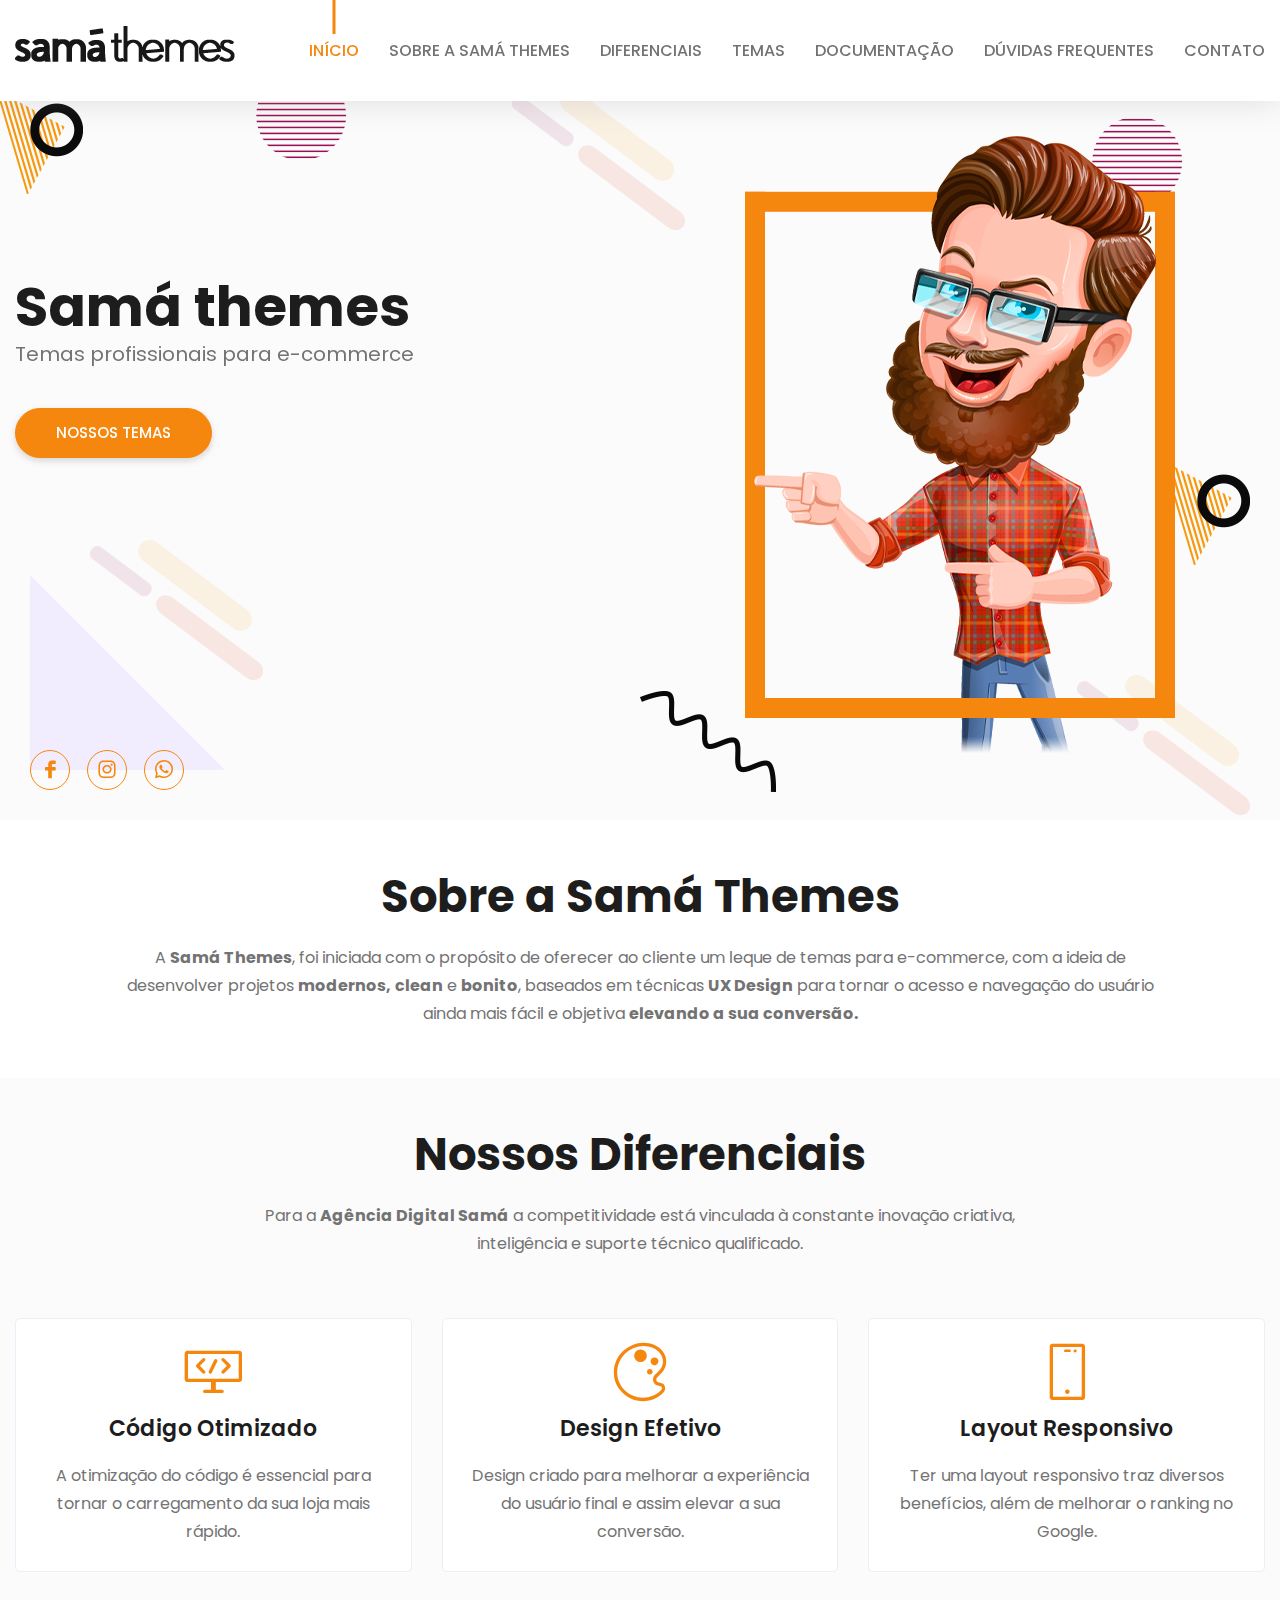
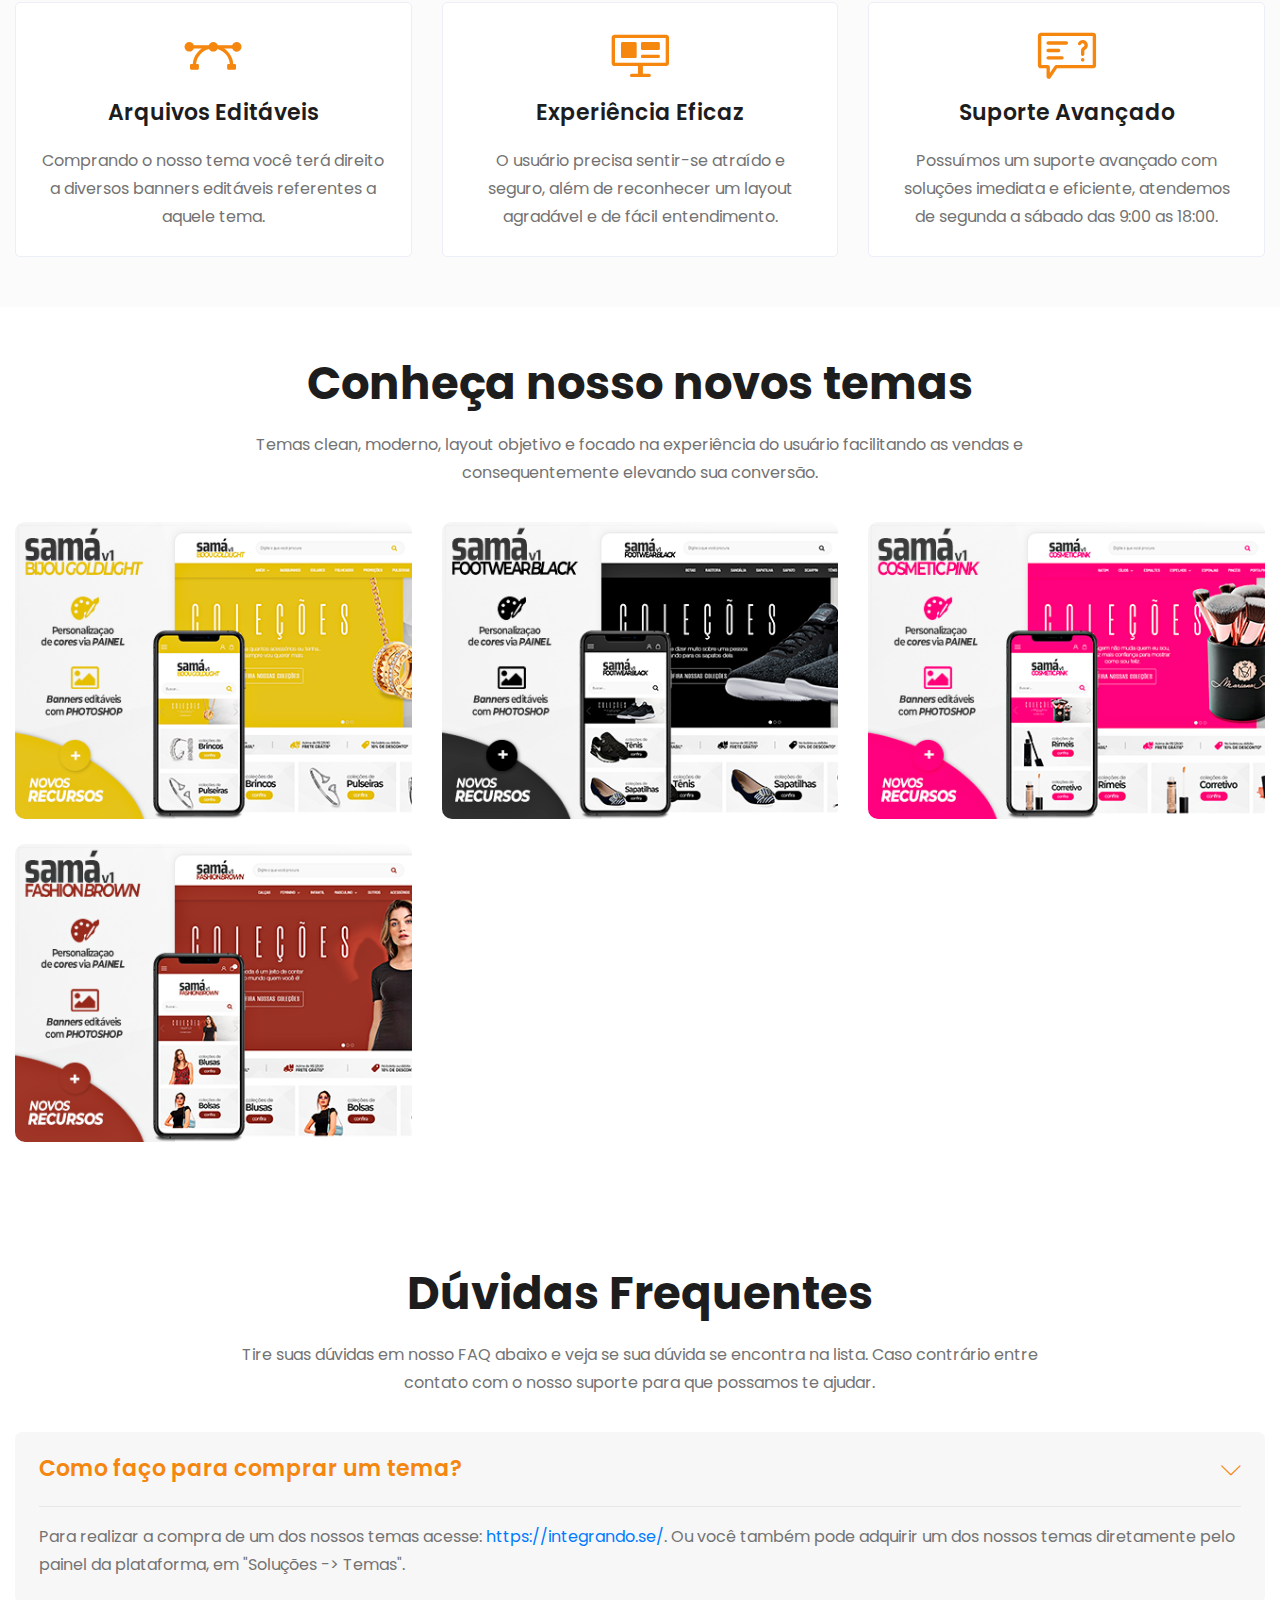
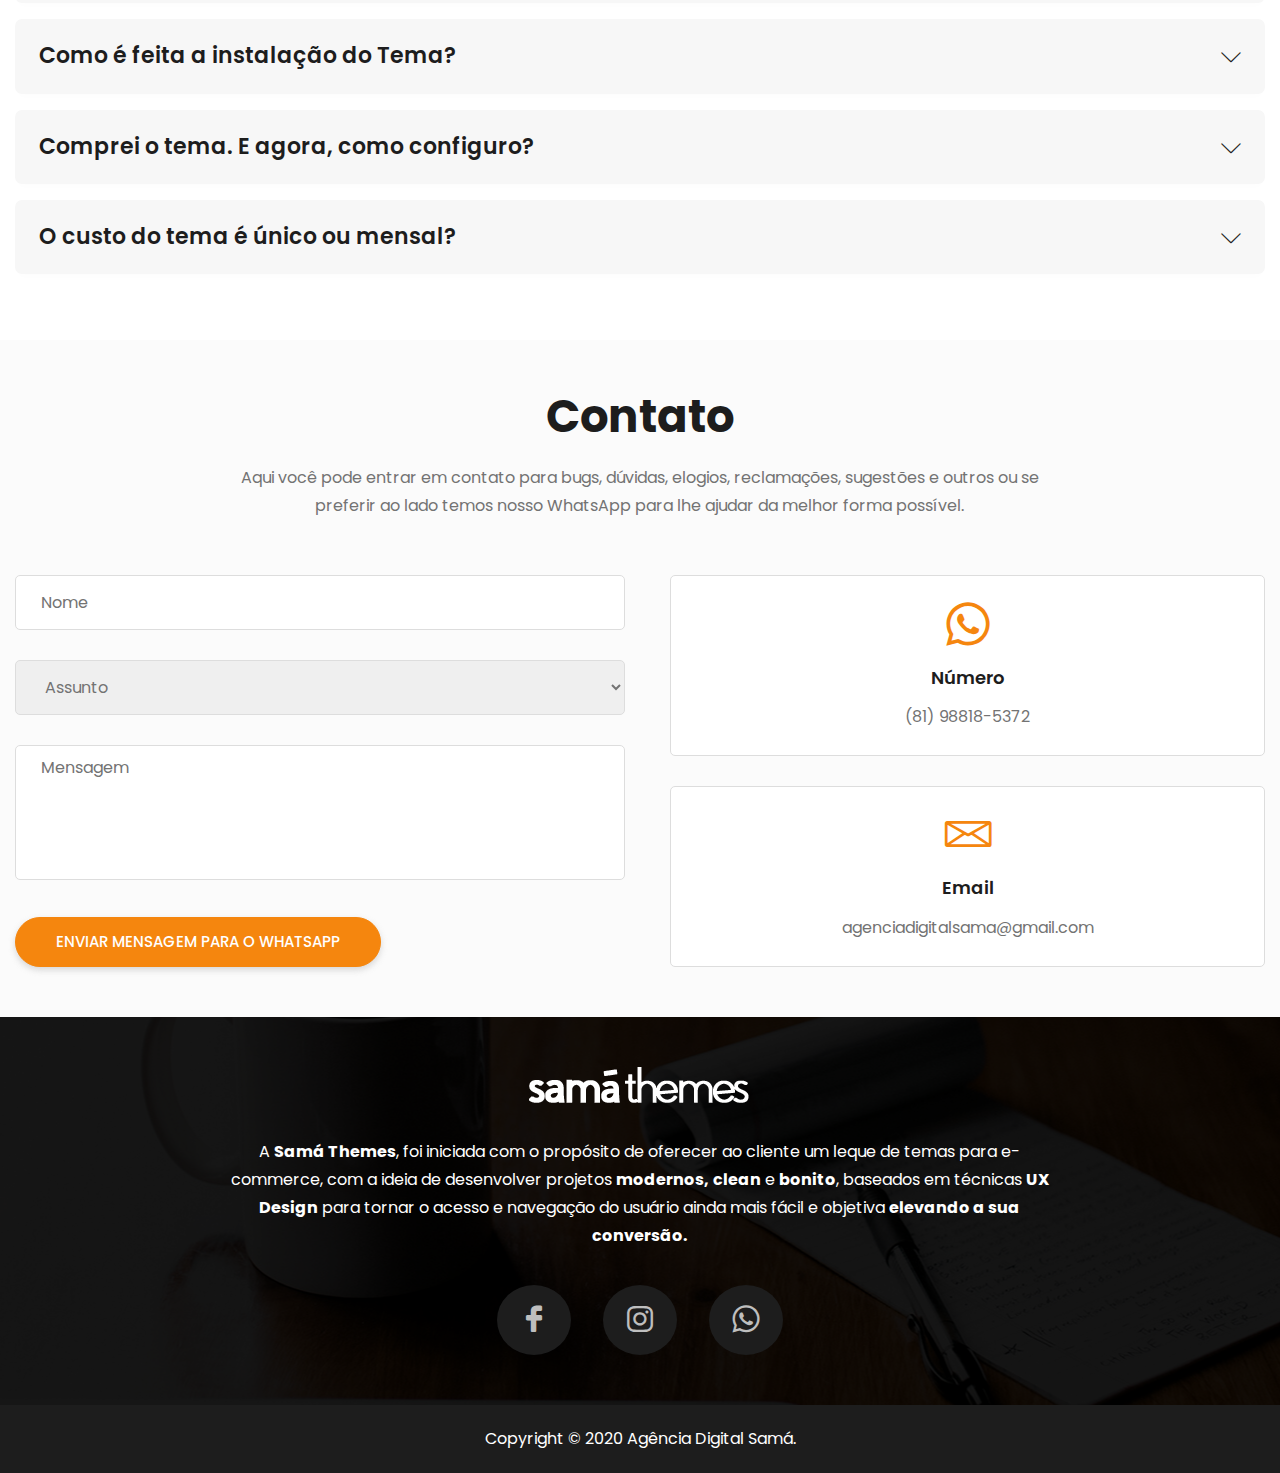
==== index.html @ c5758a19 "novos" ====
<!doctype html>
<html lang="pt-BR">

<head>
    <!--====== Required meta tags ======-->
    <meta charset="utf-8">
    <meta http-equiv="x-ua-compatible" content="ie=edge">
    <meta name="description" content="">
    <meta name="viewport" content="width=device-width, initial-scale=1, shrink-to-fit=no">

    <!--====== Title ======-->
    <title>Samá Themes</title>

    <!--====== Favicon Icon ======-->
    <link rel="shortcut icon" href="assets/images/favicon-themes.png" type="image/png">

    <!--====== Bootstrap css ======-->
    <link rel="stylesheet" href="assets/css/bootstrap.min.css">

    <!--====== Line Icons css ======-->
    <link rel="stylesheet" href="assets/css/LineIcons.css">

    <!--====== Magnific Popup css ======-->
    <link rel="stylesheet" href="assets/css/magnific-popup.css">

    <!--====== Default css ======-->
    <link rel="stylesheet" href="assets/css/default.css">

    <!--====== Style css ======-->
    <link rel="stylesheet" href="assets/css/style.css">

    <!--====== Custom css ======-->
    <link rel="stylesheet" href="assets/css/custom.css">

</head>

<body class="home-page">

    <!--====== PRELOADER PART START ======-->

    <div class="preloader">
        <div class="loader_34">
            <div class="ytp-spinner">
                <div class="ytp-spinner-container">
                    <div class="ytp-spinner-rotator">
                        <div class="ytp-spinner-left">
                            <div class="ytp-spinner-circle"></div>
                        </div>
                        <div class="ytp-spinner-right">
                            <div class="ytp-spinner-circle"></div>
                        </div>
                    </div>
                </div>
            </div>
        </div>
    </div>

    <!--====== PRELOADER ENDS START NWSSSS ======-->

    <!--====== HEADER PART START ======-->

    <header id="home" class="header-area">
        <div class="navigation fixed-top">
            <div class="container">
                <div class="row">
                    <div class="col-lg-12">
                        <nav class="navbar navbar-expand-lg">
                            <a class="navbar-brand" href="/">
                                <img src="assets/images/logo-sama-themes-header-v2.png" alt="Logo">
                            </a> <!-- Logo -->
                            <button class="navbar-toggler" type="button" data-toggle="collapse" data-target="#navbarSupportedContent" aria-controls="navbarSupportedContent" aria-expanded="false" aria-label="Toggle navigation">
                                <span class="toggler-icon"></span>
                                <span class="toggler-icon"></span>
                                <span class="toggler-icon"></span>
                            </button>

                            <div class="collapse navbar-collapse" id="navbarSupportedContent">
                                <ul class="navbar-nav ml-auto">
                                    <li class="nav-item active"><a class="page-scroll" href="#home">Início</a></li>
                                    <li class="nav-item"><a class="page-scroll" href="#about">Sobre a Samá Themes</a></li>
                                    <li class="nav-item"><a class="page-scroll" href="#differentials">Diferenciais</a></li>
                                    <li class="nav-item"><a class="page-scroll" href="#block_portfolio">Temas</a></li>
                                    <li class="nav-item"><a class="" href="javascript:void(0);">Documentação</a>
                                        <div class="nav-item--dropdown">
                                            <ul class="dropdown--navbar-lv2">
                                                <li class="nav-item navbar-l2--item"><a class="item--link-doc" href="documentacao-samav1">Temas Samá <b>v1</b></a></li>
                                            </ul>
                                        </div>
                                    </li>
                                    <li class="nav-item"><a class="page-scroll" href="#block_doubt">Dúvidas Frequentes</a></li>
                                    <li class="nav-item"><a class="page-scroll" href="#contact">Contato</a></li>
                                </ul>
                            </div> <!-- navbar collapse -->
                        </nav> <!-- navbar -->
                    </div>
                </div> <!-- row -->
            </div> <!-- container -->
        </div> <!-- navigation -->

        <div id="parallax" class="header-content d-flex align-items-center">
            <div class="header-shape shape-one layer" data-depth="0.10">
                <img src="assets/images/banner/shape/shape-1.png" alt="Shape">
            </div> <!-- header shape -->
            <div class="header-shape shape-tow layer" data-depth="0.30">
                <img src="assets/images/banner/shape/shape-2.png" alt="Shape">
            </div> <!-- header shape -->
            <div class="header-shape shape-three layer" data-depth="0.40">
                <img src="assets/images/banner/shape/shape-3.png" alt="Shape">
            </div> <!-- header shape -->
            <div class="header-shape shape-fore layer" data-depth="0.60">
                <img src="assets/images/banner/shape/shape-2.png" alt="Shape">
            </div> <!-- header shape -->
            <div class="header-shape shape-five layer" data-depth="0.20">
                <img src="assets/images/banner/shape/shape-1.png" alt="Shape">
            </div> <!-- header shape -->
            <div class="header-shape shape-six layer" data-depth="0.15">
                <img src="assets/images/banner/shape/shape-4.png" alt="Shape">
            </div> <!-- header shape -->
            <div class="header-shape shape-seven layer" data-depth="0.50">
                <img src="assets/images/banner/shape/shape-5.png" alt="Shape">
            </div> <!-- header shape -->
            <div class="header-shape shape-eight layer" data-depth="0.40">
                <img src="assets/images/banner/shape/shape-3.png" alt="Shape">
            </div> <!-- header shape -->
            <div class="header-shape shape-nine layer" data-depth="0.20">
                <img src="assets/images/banner/shape/shape-6.png" alt="Shape">
            </div> <!-- header shape -->
            <div class="header-shape shape-ten layer" data-depth="0.30">
                <img src="assets/images/banner/shape/shape-3.png" alt="Shape">
            </div> <!-- header shape -->
            <div class="container">
                <div class="row align-items-top">
                    <div class="col-xl-5 col-lg-6">
                        <div class="header-content-right mt-140">
                            <h1 class="title">Samá themes</h1>
                            <p>Temas profissionais para e-commerce</p>
                            <a class="main-btn btn-work-header" href="#block_portfolio">Nossos temas</a>
                        </div> <!-- header content right -->
                    </div>
                    <div class="col-lg-6 offset-xl-1">
                        <div class="header-image d-none d-lg-block">
                            <img src="assets/images/banner/herov2.png" alt="hero">
                        </div> <!-- header image -->
                    </div>
                </div> <!-- row -->
            </div> <!-- container -->
            <div class="header-social">
                <div class="container">
                    <div class="row">
                        <div class="col-lg-12">
                            <div class="header-social-icon">
                                <ul>
                                    <li><a href="https://www.facebook.com/AgenciaSama/" target="_blank"><i class="lni-facebook-filled"></i></a></li>
                                    <li><a href="https://www.instagram.com/agencia.sama/" target="_blank"><i class="lni-instagram-original"></i></a></li>
                                    <li><a href="https://web.whatsapp.com/send?phone=558188185372" target="_blank"><i class="lni lni-whatsapp"></i></a></li>
                                </ul>
                            </div> <!-- header social -->
                        </div>
                    </div> <!-- row -->
                </div> <!-- container -->
            </div> <!-- header social -->
        </div> <!-- header content -->
    </header>

    <!--====== HEADER PART ENDS ======-->

    <!--====== ABOUT PART START ======-->

    <section id="about" class="about-area pt-50 pb-50">
        <div class="container">
            <div class="row justify-content-center">
                <div class="col-lg-10">
                    <div class="section-title text-center">
                        <h2 class="title">Sobre a Samá Themes</h2>
                        <p>A <b>Samá Themes</b>, foi iniciada com o propósito de oferecer ao cliente um leque de 
                            temas para e-commerce, com a ideia de desenvolver projetos <b>modernos,</b> <b>clean</b> e <b>bonito</b>, baseados em técnicas <b>UX Design</b> para tornar o acesso
                            e navegação do usuário ainda mais fácil e objetiva <b>elevando a sua conversão.</b></p>
                    </div> <!-- section title -->
                </div>
            </div> <!-- row -->
        </div> <!-- container -->
    </section>

    <!--====== ABOUT PART ENDS ======-->

    <!--====== SERVICES PART START ======-->

    <section id="differentials" class="differentials-area gray-bg pt-50 pb-50">
        <div class="container">
            <div class="row justify-content-center">
                <div class="col-lg-8">
                    <div class="section-title text-center pb-30">
                        <h2 class="title">Nossos Diferenciais</h2>
                        <p>Para a <b>Agência Digital Samá</b> a competitividade está vinculada à constante inovação criativa, inteligência e suporte técnico qualificado.</p>
                    </div> <!-- section title -->
                </div>
            </div> <!-- row -->
            <div class="row justify-content-center">
                <div class="col-lg-4 col-md-6 col-sm-8">
                    <div class="single-service text-center mt-30">
                        <div class="service-icon">
                            <i class="lni-code-alt"></i>
                        </div>
                        <div class="service-content">
                            <h4 class="service-title"><a href="#">Código Otimizado</a></h4>
                            <p>A otimização do código é essencial para tornar o carregamento da sua loja mais rápido.</p>
                        </div>
                    </div> <!-- single service -->
                </div>
                <div class="col-lg-4 col-md-6 col-sm-8">
                    <div class="single-service text-center mt-30">
                        <div class="service-icon">
                            <i class="lni-color-pallet"></i>
                        </div>
                        <div class="service-content">
                            <h4 class="service-title"><a href="#contact">Design Efetivo</a></h4>
                            <p>Design criado para melhorar a experiência do usuário final e assim elevar a sua conversão.</p>
                        </div>
                    </div> <!-- single service -->
                </div>
                <div class="col-lg-4 col-md-6 col-sm-8">
                    <div class="single-service text-center mt-30">
                        <div class="service-icon">
                            <i class="lni-mobile"></i>
                        </div>
                        <div class="service-content">
                            <h4 class="service-title"><a href="#">Layout Responsivo</a></h4>
                            <p>Ter uma layout responsivo traz diversos benefícios, além de melhorar o ranking no Google.</p>
                        </div>
                    </div> <!-- single service -->
                </div>
                <div class="col-lg-4 col-md-6 col-sm-8">
                    <div class="single-service text-center mt-30">
                        <div class="service-icon">
                            <i class="lni-vector"></i>
                        </div>
                        <div class="service-content">
                            <h4 class="service-title"><a href="#">Arquivos Editáveis</a></h4>
                            <p>Comprando o nosso tema você terá direito a diversos banners editáveis referentes a aquele tema.</p>
                        </div>
                    </div> <!-- single service -->
                </div>
                <div class="col-lg-4 col-md-6 col-sm-8">
                    <div class="single-service text-center mt-30">
                        <div class="service-icon">
                            <i class="lni-website"></i>
                        </div>
                        <div class="service-content">
                            <h4 class="service-title"><a href="#">Experiência Eficaz</a></h4>
                            <p>O usuário precisa sentir-se atraído e seguro, além de reconhecer um layout agradável e de fácil entendimento.</p>
                        </div>
                    </div> <!-- single service -->
                </div>
                <div class="col-lg-4 col-md-6 col-sm-8">
                    <div class="single-service text-center mt-30">
                        <div class="service-icon">
                            <i class="lni-support"></i>
                        </div>
                        <div class="service-content">
                            <h4 class="service-title"><a href="#">Suporte Avançado</a></h4>
                            <p>Possuímos um suporte avançado com soluções imediata e eficiente, atendemos de segunda a sábado das 9:00 as 18:00.</p>
                        </div>
                    </div> <!-- single service -->
                </div>
            </div> <!-- row -->
        </div> <!-- container -->
    </section>

    <!--====== SERVICES PART ENDS ======-->


    <!--====== PORTFOLIO PART START ======-->

    <section id="block_portfolio" class="portfolio-area pt-50 pb-50">
        <div class="container">
            <div class="row">
                <div class="col-lg-12">
                    <div id="header_portfolio" class="section-title text-center pb-35">
                        <h2 class="title">Conheça nosso novos temas</h2>
                        <p class="col-lg-8 mx-auto">Temas clean, moderno, layout objetivo e focado na experiência do usuário facilitando as vendas e consequentemente elevando sua conversão.</p> 
                    </div> <!-- section title -->
                </div>
            </div> <!-- row -->

            <div class="row" id="content_portfolio"></div> <!-- row -->

            <!--<div class="row">
                <div class="col-lg-12">
                    <div class="portfolio-more text-center mt-50">
                        <a class="main-btn" href="#">Ver todos os temas</a>
                    </div> 
                </div>
            </div>--> <!-- row -->
        </div> <!-- container -->
    </section>

    <!--====== PORTFOLIO PART ENDS ======-->

    <!--====== DOUBT PART START ======-->

    <section id="block_doubt" class="duvidas-frequentes pt-50 pb-50">
        <div class="container">
            <div class="row justify-content-center">
                <div class="col-lg-8">
                    <div class="section-title text-center pb-35" id="header_doubt">
                        <h2 class="title">Dúvidas Frequentes</h2>
                        <p>Tire suas dúvidas em nosso FAQ abaixo e veja se sua dúvida se encontra na lista. Caso contrário entre contato com o nosso suporte para que possamos te ajudar.</p>
                    </div> <!-- section title -->
                </div>
            </div> <!-- row -->

            <div class="row justify-content-center mx-0" id="content_doubt">

                <div class="col-lg-12 px-0 py-0 item-doubt mb-3">
                    <div class="accordion_item doubt-item--single-doubt">
                        <div class="accordion_target px-4 py-4 single-doubt--header accordion_active">
                            <h4 class="header--title-doubt">Como faço para comprar um tema? <i class="lni float-right position-relative lni-chevron-down"></i></h4>
                        </div>
                        <div class="accordion_content mx-4 single-doubt--body" style="display:block;">
                            <div class="body--text-doubt pt-3 pb-4">
                                <p>Para realizar a compra de um dos nossos temas acesse: <a class="text-doubt--link" href="#" target="_blank">https://integrando.se/</a>. Ou você também pode adquirir um dos nossos temas diretamente pelo painel da plataforma, em "Soluções -> Temas".</p>
                            </div>
                        </div>
                    </div>
                </div>

                <div class="col-lg-12 px-0 py-0 item-doubt mb-3">
                    <div class="accordion_item doubt-item--single-doubt">
                        <div class="accordion_target px-4 py-4 single-doubt--header">
                            <h4 class="header--title-doubt">Como é feita a instalação do Tema? <i class="lni float-right position-relative lni-chevron-down"></i></h4>
                        </div>
                        <div class="accordion_content mx-4 single-doubt--body" style="display:none;">
                            <div class="body--text-doubt pt-3 pb-4">
                                <p>Você ativa o tema na plataforma com apenas 01 clique. O tema fica disponível para ativação dentro do painel da plataforma, na área de "Soluções -> Temas".</p>
                            </div>
                        </div>
                    </div>
                </div>
                
                <div class="col-lg-12 px-0 py-0 item-doubt mb-3">
                    <div class="accordion_item doubt-item--single-doubt">
                        <div class="accordion_target px-4 py-4 single-doubt--header">
                            <h4 class="header--title-doubt">Comprei o tema. E agora, como configuro? <i class="lni float-right position-relative lni-chevron-down"></i></h4>
                        </div>
                        <div class="accordion_content mx-4 single-doubt--body" style="display:none;">
                            <div class="body--text-doubt pt-3 pb-4">
                                <p class="mb-2">Você pode baixar o manual que vai junto com o tema, onde consta o procedimento para todas as configurações necessárias que você precisará fazer.</p>
                                <p>Se não chegou a baixar ainda, sem problemas! Você encontra o manual (e também os banners editáveis) para download próximo a área de ativação do tema, dentro da plataforma, em "Downloads". É uma “setinha” que fica próximo ao botão.</p>
                            </div>
                        </div>
                    </div>
                </div>

                <div class="col-lg-12 px-0 py-0 item-doubt mb-3">
                    <div class="accordion_item doubt-item--single-doubt">
                        <div class="accordion_target px-4 py-4 single-doubt--header">
                            <h4 class="header--title-doubt">O custo do tema é único ou mensal? <i class="lni float-right position-relative lni-chevron-down"></i></h4>
                        </div>
                        <div class="accordion_content mx-4 single-doubt--body" style="display:none;">
                            <div class="body--text-doubt pt-3 pb-4">
                                <p>O valor do tema é único, não tem nenhum tipo de cobrança mensal. Após comprar o tema, você poderá usar ele de forma vitalícia.</p>
                            </div>
                        </div>
                    </div>
                </div>

            </div> <!-- row  #content_doubt -->

            <!--<div class="row">
                <div class="col-lg-12">
                    <div class="doubt-more text-center mt-50">
                        <a class="main-btn" href="#">Mostrar mais</a>
                    </div>
                </div>
            </div>--> <!-- row -->
        </div> <!-- container -->
    </section>

    <!--====== DOUBT PART ENDS ======-->

    <!--====== CONTACT PART START ======-->

    <section id="contact" class="contact-area pt-50 pb-50 gray-bg">
        <div class="container">
            <div class="row justify-content-center">
                <div class="col-lg-8">
                    <div class="section-title text-center pb-25">
                        <h2 class="title">Contato</h2>
                        <p>Aqui você pode entrar em contato para bugs, dúvidas, elogios, reclamações, sugestões e outros ou se preferir ao lado temos nosso WhatsApp para lhe ajudar da melhor forma possível.</p>
                    </div> <!-- section title -->
                </div>
            </div> <!-- row -->

            <div class="row justify-content-center">

            </div> <!-- row -->

            <div class="row">
                <div class="col-lg-6">
                    <div class="contact-form pt-30">
                        <form method="post" id="contact-form">
                            <div class="single-form mt-0">
                                <input class="value-form" type="text" data-item="Nome" name="name" placeholder="Nome">
                            </div> <!-- single form -->
                            <!--<div class="single-form">
                                <input type="email" name="email" placeholder="Email">
                            </div> single form -->
                            <div class="single-form subject-form">
                                <select class="value-form adjust-item no-value" type="select" data-item="Assunto" name="subject" placeholder="Assunto">
                                    <option selected disabled>Assunto</option>
                                    <option>Bug</option>
                                    <option>Dúvida</option>
                                    <option>Elogio</option>
                                    <option>Reclamação</option>
                                    <option>Sugestão</option>
                                    <option>Outros</option>
                                </select>
                            </div> <!-- single form -->
                            <div class="single-form">
                                <textarea class="value-form " data-item="Mensagem" name="message" placeholder="Mensagem"></textarea>
                            </div> <!-- single form -->
                            <div class="single-form">
                                <button class="main-btn" type="submit">Enviar mensagem para o whatsapp</button>
                            </div> <!-- single form -->
                        </form>
                    </div> <!-- contact form -->
                </div>
                <div class="col-lg-6 pr-0">
                    <div class="col-lg-12">
                        <div class="contact-box text-center mt-30">
                            <div class="contact-icon">
                                <i class="lni lni-whatsapp"></i>
                            </div>
                            <div class="contact-content">
                                <h6 class="contact-title">Número</h6>
                                <p><a href="https://web.whatsapp.com/send?phone=558188185372" target="_blank">(81) 98818-5372</a></p>
                            </div>
                        </div> <!-- contact box -->
                    </div>
                    <div class="col-lg-12">
                        <div class="contact-box text-center mt-30">
                            <div class="contact-icon">
                                <i class="lni-envelope"></i>
                            </div>
                            <div class="contact-content">
                                <h6 class="contact-title">Email</h6>
                                <p><a href="mailto:agenciadigitalsama@gmail.com" target="_blank">agenciadigitalsama@gmail.com</a></p>
                            </div>
                        </div> <!-- contact box -->
                    </div>
                </div>
            </div> <!-- row -->
        </div> <!-- container -->
    </section>

    <!--====== CONTACT PART ENDS ======-->

    <!--====== FOOTER PART START ======-->

    <footer id="footer" class="footer-area">
        <div class="footer-widget pt-50 pb-50 position-relative" style="background: url(assets/images/call-to-action.jpg) center center repeat;">
            <div class="container">
                <div class="row justify-content-center">
                    <div class="col-lg-8">
                        <div class="footer-content text-center">
                            <a href="/">
                                <img src="assets/images/logo-sama-themes-footer-v2.png" alt="Logo">
                            </a>
                            <p>A <b>Samá Themes</b>, foi iniciada com o propósito de oferecer ao cliente um leque de 
                                temas para e-commerce, com a ideia de desenvolver projetos <b>modernos,</b> <b>clean</b> e <b>bonito</b>, baseados em técnicas <b>UX Design</b> para tornar o acesso
                                e navegação do usuário ainda mais fácil e objetiva <b>elevando a sua conversão.</b></p>
                            <ul>
                                <li><a href="https://www.facebook.com/AgenciaSama/" target="_blank"><i class="lni-facebook-filled"></i></a></li>
                                <li><a href="https://www.instagram.com/agencia.sama/" target="_blank"><i class="lni-instagram-original"></i></a></li>
                                <li><a href="https://api.whatsapp.com/send?phone=558188185372" target="_blank"><i class="lni lni-whatsapp"></i></a></li>
                                
                            </ul>
                        </div> <!-- footer content -->
                    </div>
                </div> <!-- row -->
            </div> <!-- container -->
        </div> <!-- footer widget -->
        <div class="footer-copyright pb-20">
            <div class="container">
                <div class="row">
                    <div class="col-lg-12">
                        <div class="copyright-text text-center pt-20">
                            <p>Copyright © 2020 Agência Digital Samá.</p>
                        </div> <!-- copyright text -->
                    </div>
                </div> <!-- row -->
            </div> <!-- container -->
        </div> <!-- footer widget -->
    </footer>

    <!--====== FOOTER PART ENDS ======-->

    <!--====== BACK TOP TOP PART START ======-->

    <a href="#" class="back-to-top"><i class="lni-chevron-up"></i></a>

    <!--====== BACK TOP TOP PART ENDS ======-->







    <!--====== jquery js ======-->
    <script src="assets/js/vendor/modernizr-3.6.0.min.js"></script>
    <script src="assets/js/vendor/jquery-1.12.4.min.js"></script>

    <!--====== Bootstrap js ======-->
    <script src="assets/js/bootstrap.min.js"></script>
    <script src="assets/js/popper.min.js"></script>

    <!--====== Magnific Popup js ======-->
    <script src="assets/js/jquery.magnific-popup.min.js"></script>

    <!--====== Parallax js ======-->
    <script src="assets/js/parallax.min.js"></script>

    <!--====== Counter Up js ======-->
    <script src="assets/js/waypoints.min.js"></script>
    <script src="assets/js/jquery.counterup.min.js"></script>


    <!--====== Appear js ======-->
    <script src="assets/js/jquery.appear.min.js"></script>

    <!--====== Scrolling js ======-->
    <script src="assets/js/scrolling-nav.js"></script>
    <script src="assets/js/jquery.easing.min.js"></script>


    <!--====== Main js ======-->
    <script src="assets/js/main.js"></script>

    <!--====== Custom js ======-->
    <script src="assets/js/customObject.js"></script>
    <script src="assets/js/renderObject.js"></script>

</body>

</html>
---- assets/css/default.css ----
/* Deafult Margin & Padding */
/*-- Margin Top --*/
.mt-5 {
	margin-top: 5px;
}
.mt-10 {
	margin-top: 10px;
}
.mt-15 {
	margin-top: 15px;
}
.mt-20 {
	margin-top: 20px;
}
.mt-25 {
	margin-top: 25px;
}
.mt-30 {
	margin-top: 30px;
}
.mt-35 {
	margin-top: 35px;
}
.mt-40 {
	margin-top: 40px;
}
.mt-45 {
	margin-top: 45px;
}
.mt-50 {
	margin-top: 50px;
}
.mt-55 {
	margin-top: 55px;
}
.mt-60 {
	margin-top: 60px;
}
.mt-65 {
	margin-top: 65px;
}
.mt-70 {
	margin-top: 70px;
}
.mt-75 {
	margin-top: 75px;
}
.mt-80 {
	margin-top: 80px;
}
.mt-85 {
	margin-top: 85px;
}
.mt-90 {
	margin-top: 90px;
}
.mt-95 {
	margin-top: 95px;
}
.mt-100 {
	margin-top: 100px;
}
.mt-105 {
	margin-top: 105px;
}
.mt-110 {
	margin-top: 110px;
}
.mt-115 {
	margin-top: 115px;
}
.mt-120 {
	margin-top: 120px;
}
.mt-125 {
	margin-top: 125px;
}
.mt-130 {
	margin-top: 130px;
}
.mt-135 {
	margin-top: 135px;
}
.mt-140 {
	margin-top: 140px;
}
.mt-145 {
	margin-top: 145px;
}
.mt-150 {
	margin-top: 150px;
}
.mt-155 {
	margin-top: 155px;
}
.mt-160 {
	margin-top: 160px;
}
.mt-165 {
	margin-top: 165px;
}
.mt-170 {
	margin-top: 170px;
}
.mt-175 {
	margin-top: 175px;
}
.mt-180 {
	margin-top: 180px;
}
.mt-185 {
	margin-top: 185px;
}
.mt-190 {
	margin-top: 190px;
}
.mt-195 {
	margin-top: 195px;
}
.mt-200 {
	margin-top: 200px;
}
/*-- Margin Bottom --*/

.mb-5 {
	margin-bottom: 5px;
}
.mb-10 {
	margin-bottom: 10px;
}
.mb-15 {
	margin-bottom: 15px;
}
.mb-20 {
	margin-bottom: 20px;
}
.mb-25 {
	margin-bottom: 25px;
}
.mb-30 {
	margin-bottom: 30px;
}
.mb-35 {
	margin-bottom: 35px;
}
.mb-40 {
	margin-bottom: 40px;
}
.mb-45 {
	margin-bottom: 45px;
}
.mb-50 {
	margin-bottom: 50px;
}
.mb-55 {
	margin-bottom: 55px;
}
.mb-60 {
	margin-bottom: 60px;
}
.mb-65 {
	margin-bottom: 65px;
}
.mb-70 {
	margin-bottom: 70px;
}
.mb-75 {
	margin-bottom: 75px;
}
.mb-80 {
	margin-bottom: 80px;
}
.mb-85 {
	margin-bottom: 85px;
}
.mb-90 {
	margin-bottom: 90px;
}
.mb-95 {
	margin-bottom: 95px;
}
.mb-100 {
	margin-bottom: 100px;
}
.mb-105 {
	margin-bottom: 105px;
}
.mb-110 {
	margin-bottom: 110px;
}
.mb-115 {
	margin-bottom: 115px;
}
.mb-120 {
	margin-bottom: 120px;
}
.mb-125 {
	margin-bottom: 125px;
}
.mb-130 {
	margin-bottom: 130px;
}
.mb-135 {
	margin-bottom: 135px;
}
.mb-140 {
	margin-bottom: 140px;
}
.mb-145 {
	margin-bottom: 145px;
}
.mb-150 {
	margin-bottom: 150px;
}
.mb-155 {
	margin-bottom: 155px;
}
.mb-160 {
	margin-bottom: 160px;
}
.mb-165 {
	margin-bottom: 165px;
}
.mb-170 {
	margin-bottom: 170px;
}
.mb-175 {
	margin-bottom: 175px;
}
.mb-180 {
	margin-bottom: 180px;
}
.mb-185 {
	margin-bottom: 185px;
}
.mb-190 {
	margin-bottom: 190px;
}
.mb-195 {
	margin-bottom: 195px;
}
.mb-200 {
	margin-bottom: 200px;
}
/*-- margin left --*/
.ml-5 {
	margin-left: 5px;
}
.ml-10 {
	margin-left: 10px;
}
.ml-15 {
	margin-left: 15px;
}
.ml-20 {
	margin-left: 20px;
}
.ml-25 {
	margin-left: 25px;
}
.ml-30 {
	margin-left: 30px;
}
.ml-35 {
	margin-left: 35px;
}
.ml-40 {
	margin-left: 40px;
}
.ml-45 {
	margin-left: 45px;
}
.ml-50 {
	margin-left: 50px;
}
.ml-55 {
	margin-left: 55px;
}
.ml-60 {
	margin-left: 60px;
}
.ml-65 {
	margin-left: 65px;
}
.ml-70 {
	margin-left: 70px;
}
.ml-75 {
	margin-left: 75px;
}
.ml-80 {
	margin-left: 80px;
}
.ml-85 {
	margin-left: 85px;
}
.ml-90 {
	margin-left: 90px;
}
.ml-95 {
	margin-left: 95px;
}
.ml-100 {
	margin-left: 100px;
}
.ml-105 {
	margin-left: 105px;
}
.ml-110 {
	margin-left: 110px;
}
.ml-115 {
	margin-left: 115px;
}
.ml-120 {
	margin-left: 120px;
}
.ml-125 {
	margin-left: 125px;
}
.ml-130 {
	margin-left: 130px;
}
.ml-135 {
	margin-left: 135px;
}
.ml-140 {
	margin-left: 140px;
}
.ml-145 {
	margin-left: 145px;
}
.ml-150 {
	margin-left: 150px;
}
.ml-155 {
	margin-left: 155px;
}
.ml-160 {
	margin-left: 160px;
}
.ml-165 {
	margin-left: 165px;
}
.ml-170 {
	margin-left: 170px;
}
.ml-175 {
	margin-left: 175px;
}
.ml-180 {
	margin-left: 180px;
}
.ml-185 {
	margin-left: 185px;
}
.ml-190 {
	margin-left: 190px;
}
.ml-195 {
	margin-left: 195px;
}
.ml-200 {
	margin-left: 200px;
}
/*-- margin right --*/
.mr-5 {
	margin-right: 5px;
}
.mr-10 {
	margin-right: 10px;
}
.mr-15 {
	margin-right: 15px;
}
.mr-20 {
	margin-right: 20px;
}
.mr-25 {
	margin-right: 25px;
}
.mr-30 {
	margin-right: 30px;
}
.mr-35 {
	margin-right: 35px;
}
.mr-40 {
	margin-right: 40px;
}
.mr-45 {
	margin-right: 45px;
}
.mr-50 {
	margin-right: 50px;
}
.mr-55 {
	margin-right: 55px;
}
.mr-60 {
	margin-right: 60px;
}
.mr-65 {
	margin-right: 65px;
}
.mr-70 {
	margin-right: 70px;
}
.mr-75 {
	margin-right: 75px;
}
.mr-80 {
	margin-right: 80px;
}
.mr-85 {
	margin-right: 85px;
}
.mr-90 {
	margin-right: 90px;
}
.mr-95 {
	margin-right: 95px;
}
.mr-100 {
	margin-right: 100px;
}
.mr-105 {
	margin-right: 105px;
}
.mr-110 {
	margin-right: 110px;
}
.mr-115 {
	margin-right: 115px;
}
.mr-120 {
	margin-right: 120px;
}
.mr-125 {
	margin-right: 125px;
}
.mr-130 {
	margin-right: 130px;
}
.mr-135 {
	margin-right: 135px;
}
.mr-140 {
	margin-right: 140px;
}
.mr-145 {
	margin-right: 145px;
}
.mr-150 {
	margin-right: 150px;
}
.mr-155 {
	margin-right: 155px;
}
.mr-160 {
	margin-right: 160px;
}
.mr-165 {
	margin-right: 165px;
}
.mr-170 {
	margin-right: 170px;
}
.mr-175 {
	margin-right: 175px;
}
.mr-180 {
	margin-right: 180px;
}
.mr-185 {
	margin-right: 185px;
}
.mr-190 {
	margin-right: 190px;
}
.mr-195 {
	margin-right: 195px;
}
.mr-200 {
	margin-right: 200px;
}


/*-- Padding Top --*/

.pt-5 {
	padding-top: 5px;
}
.pt-10 {
	padding-top: 10px;
}
.pt-15 {
	padding-top: 15px;
}
.pt-20 {
	padding-top: 20px;
}
.pt-25 {
	padding-top: 25px;
}
.pt-30 {
	padding-top: 30px;
}
.pt-35 {
	padding-top: 35px;
}
.pt-40 {
	padding-top: 40px;
}
.pt-45 {
	padding-top: 45px;
}
.pt-50 {
	padding-top: 50px;
}
.pt-55 {
	padding-top: 55px;
}
.pt-60 {
	padding-top: 60px;
}
.pt-65 {
	padding-top: 65px;
}
.pt-70 {
	padding-top: 70px;
}
.pt-75 {
	padding-top: 75px;
}
.pt-80 {
	padding-top: 80px;
}
.pt-85 {
	padding-top: 85px;
}
.pt-90 {
	padding-top: 90px;
}
.pt-95 {
	padding-top: 95px;
}
.pt-100 {
	padding-top: 100px;
}
.pt-105 {
	padding-top: 105px;
}
.pt-110 {
	padding-top: 110px;
}
.pt-115 {
	padding-top: 115px;
}
.pt-120 {
	padding-top: 120px;
}
.pt-125 {
	padding-top: 125px;
}
.pt-130 {
	padding-top: 130px;
}
.pt-135 {
	padding-top: 135px;
}
.pt-140 {
	padding-top: 140px;
}
.pt-145 {
	padding-top: 145px;
}
.pt-150 {
	padding-top: 150px;
}
.pt-155 {
	padding-top: 155px;
}
.pt-160 {
	padding-top: 160px;
}
.pt-165 {
	padding-top: 165px;
}
.pt-170 {
	padding-top: 170px;
}
.pt-175 {
	padding-top: 175px;
}
.pt-180 {
	padding-top: 180px;
}
.pt-185 {
	padding-top: 185px;
}
.pt-190 {
	padding-top: 190px;
}
.pt-195 {
	padding-top: 195px;
}
.pt-200 {
	padding-top: 200px;
}
/*-- Padding Bottom --*/

.pb-5 {
	padding-bottom: 5px;
}
.pb-10 {
	padding-bottom: 10px;
}
.pb-15 {
	padding-bottom: 15px;
}
.pb-20 {
	padding-bottom: 20px;
}
.pb-25 {
	padding-bottom: 25px;
}
.pb-30 {
	padding-bottom: 30px;
}
.pb-35 {
	padding-bottom: 35px;
}
.pb-40 {
	padding-bottom: 40px;
}
.pb-45 {
	padding-bottom: 45px;
}
.pb-50 {
	padding-bottom: 50px;
}
.pb-55 {
	padding-bottom: 55px;
}
.pb-60 {
	padding-bottom: 60px;
}
.pb-65 {
	padding-bottom: 65px;
}
.pb-70 {
	padding-bottom: 70px;
}
.pb-75 {
	padding-bottom: 75px;
}
.pb-80 {
	padding-bottom: 80px;
}
.pb-85 {
	padding-bottom: 85px;
}
.pb-90 {
	padding-bottom: 90px;
}
.pb-95 {
	padding-bottom: 95px;
}
.pb-100 {
	padding-bottom: 100px;
}
.pb-105 {
	padding-bottom: 105px;
}
.pb-110 {
	padding-bottom: 110px;
}
.pb-115 {
	padding-bottom: 115px;
}
.pb-120 {
	padding-bottom: 120px;
}
.pb-125 {
	padding-bottom: 125px;
}
.pb-130 {
	padding-bottom: 130px;
}
.pb-135 {
	padding-bottom: 135px;
}
.pb-140 {
	padding-bottom: 140px;
}
.pb-145 {
	padding-bottom: 145px;
}
.pb-150 {
	padding-bottom: 150px;
}
.pb-155 {
	padding-bottom: 155px;
}
.pb-160 {
	padding-bottom: 160px;
}
.pb-165 {
	padding-bottom: 165px;
}
.pb-170 {
	padding-bottom: 170px;
}
.pb-175 {
	padding-bottom: 175px;
}
.pb-180 {
	padding-bottom: 180px;
}
.pb-185 {
	padding-bottom: 185px;
}
.pb-190 {
	padding-bottom: 190px;
}
.pb-195 {
	padding-bottom: 195px;
}
.pb-200 {
	padding-bottom: 200px;
}

/*-- Padding left --*/

.pl-0 {
	padding-left: 0px;
}
.pl-5 {
	padding-left: 5px;
}
.pl-10 {
	padding-left: 10px;
}
.pl-15 {
	padding-left: 15px;
}
.pl-20 {
	padding-left: 20px;
}
.pl-25 {
	padding-left: 25px;
}
.pl-30 {
	padding-left: 30px;
}
.pl-35 {
	padding-left: 35px;
}
.pl-40 {
	padding-left: 40px;
}
.pl-45 {
	padding-left: 45px;
}
.pl-50 {
	padding-left: 50px;
}
.pl-55 {
	padding-left: 55px;
}
.pl-60 {
	padding-left: 60px;
}
.pl-65 {
	padding-left: 65px;
}
.pl-70 {
	padding-left: 70px;
}
.pl-75 {
	padding-left: 75px;
}
.pl-80 {
	padding-left: 80px;
}
.pl-85 {
	padding-left: 85px;
}
.pl-90 {
	padding-left: 90px;
}
.pl-100 {
	padding-left: 100px;
}
.pl-105 {
	padding-left: 105px;
}
.pl-110 {
	padding-left: 110px;
}
.pl-115 {
	padding-left: 115px;
}
.pl-120 {
	padding-left: 120px;
}
.pl-125 {
	padding-left: 125px;
}
/*-- Padding right --*/

.pr-0 {
	padding-right: 0px;
}
.pr-5 {
	padding-right: 5px;
}
.pr-10 {
	padding-right: 10px;
}
.pr-15 {
	padding-right: 15px;
}
.pr-20 {
	padding-right: 20px;
}
.pr-25 {
	padding-right: 25px;
}
.pr-30 {
	padding-right: 30px;
}
.pr-35 {
	padding-right: 35px;
}
.pr-40 {
	padding-right: 40px;
}
.pr-45 {
	padding-right: 45px;
}
.pr-50 {
	padding-right: 50px;
}
.pr-55 {
	padding-right: 55px;
}
.pr-60 {
	padding-right: 60px;
}
.pr-65 {
	padding-right: 65px;
}
.pr-70 {
	padding-right: 70px;
}
.pr-75 {
	padding-right: 75px;
}
.pr-80 {
	padding-right: 80px;
}
.pr-85 {
	padding-right: 85px;
}
.pr-90 {
	padding-right: 90px;
}
.pr-95 {
	padding-right: 95px;
}
.pr-100 {
	padding-right: 100px;
}
.pr-105 {
	padding-right: 105px;
}
/* Background Color */

.gray-bg {
	background: #fbfbfb;
}
.white-bg {
	background: #fff;
}
.black-bg {
	background: #222;
}
/* Color */

.white {
	color: #fff;
}
.black {
	color: #222;
}
/* black overlay */

[data-overlay] {
	position: relative;
}
[data-overlay]::before {
	background: #000 none repeat scroll 0 0;
	content: "";
	height: 100%;
	left: 0;
	position: absolute;
	top: 0;
	width: 100%;
	z-index: 1;
}
[data-overlay="2"]::before {
	opacity: 0.2;
}
[data-overlay="3"]::before {
	opacity: 0.3;
}
[data-overlay="4"]::before {
	opacity: 0.4;
}
[data-overlay="5"]::before {
	opacity: 0.5;
}
[data-overlay="6"]::before {
	opacity: 0.6;
}
[data-overlay="7"]::before {
	opacity: 0.7;
}
[data-overlay="8"]::before {
	opacity: 0.8;
}
[data-overlay="9"]::before {
	opacity: 0.9;
}
---- assets/css/style.css ----
/*----------------------------------------------------------------------------------- Template Name: Unfold - Personal Resume & CV Template Template URI: site.com Description: Unfold Personal Resume & CV Template Author: Uideck Author URI: https://uideck.com/ Support: https://uideck.com/support/ Version: 1.0 ----------------------------------------------------------------------------------- CSS INDEX =================== 1.COMMON 2.HEADER 3.ABOUT 4.SERVICES 4.CALL TO ACTION 5.WORK 6.PRICING 7.BLOG 8.CONTACT 9.FOOTER 10.PAGE BANNER 10.SINGLE BLOG PAGE -----------------------------------------------------------------------------------*/
/*=========================== 1. COMMON css ===========================*/
@import url("https://fonts.googleapis.com/css?family=Poppins:400,500,600,700,800");
body {
    font-family: "Poppins", sans-serif;
    font-weight: normal;
    font-style: normal;
    color: var(--secundary-color);
}

* {
    margin: 0;
    padding: 0;
    -webkit-box-sizing: border-box;
    -moz-box-sizing: border-box;
    box-sizing: border-box;
}
img {
    max-width: 100%;
}
a:focus, input:focus, textarea:focus, button:focus {
    text-decoration: none;
    outline: none;
}
a:focus, a:hover {
    text-decoration: none;
}
i, span, a {
    display: inline-block;
}
h1, h2, h3, h4, h5, h6 {
    font-family: "Poppins", sans-serif;
    font-weight: 600;
    color: #1d1d1d;
    margin: 0px;
}
h1 {
    font-size: 60px;
}
h2 {
    font-size: 36px;
}
h3 {
    font-size: 28px;
}
h4 {
    font-size: 22px;
}
h5 {
    font-size: 18px;
}
h6 {
    font-size: 16px;
}
ul, ol {
    margin: 0px;
    padding: 0px;
    list-style-type: none;
}
p {
    font-size: 16px;
    font-weight: 400;
    line-height: 28px;
    color: var(--secundary-color);
    margin: 0px;
}
@media (max-width: 767px) {
    p {
        font-size: 15px;
   }
}
.bg_cover {
    background-position: center center;
    background-size: cover;
    background-repeat: no-repeat;
    width: 100%;
    height: 100%;
}
/*===== All Button Style =====*/
.main-btn {
    display: inline-block;
    font-weight: 500;
    text-align: center;
    white-space: nowrap;
    vertical-align: middle;
    -webkit-user-select: none;
    -moz-user-select: none;
    -ms-user-select: none;
    user-select: none;
    border: 1px solid var(--primary-color);
    padding: 0 40px;
    font-size: 15px;
    line-height: 48px;
    border-radius: 50px;
    color: #fff;
    cursor: pointer;
    z-index: 5;
    -webkit-transition: all 0.3s ease-out 0s;
    -moz-transition: all 0.3s ease-out 0s;
    -ms-transition: all 0.3s ease-out 0s;
    -o-transition: all 0.3s ease-out 0s;
    transition: all 0.3s ease-out 0s;
    -webkit-box-shadow: 0px 3px 6px 0px rgba(169, 169, 169, 0.43);
    -moz-box-shadow: 0px 3px 6px 0px rgba(169, 169, 169, 0.43);
    box-shadow: 0px 3px 6px 0px rgba(169, 169, 169, 0.43);
    background-color: var(--primary-color);
    text-transform: uppercase;
}
.main-btn:hover {
    background-color: #fff;
    color: var(--primary-color);
    border-color: var(--primary-color);
}
.main-btn.main-btn-2 {
    background-color: transparent;
    color: #fff;
    border-color: #fff;
    -webkit-box-shadow: none;
    -moz-box-shadow: none;
    box-shadow: none;
}
.main-btn.main-btn-2:hover {
    background-color: var(--primary-color);
    color: #fff;
    border-color: var(--primary-color);
}
/*===== All Section Title Style =====*/
.section-title .title {
    font-weight: 700;
    font-size: 45px;
    padding-bottom: 20px;
}
@media (max-width: 767px) {
    .section-title .title {
        font-size: 30px;
   }
}
/*===== All Preloader Style =====*/
.preloader {
   /* Body Overlay */
    position: fixed;
    top: 0;
    left: 0;
    display: table;
    height: 100%;
    width: 100%;
   /* Change Background Color */
    background: #fff;
    z-index: 99999;
}
.preloader .loader_34 {
    display: table-cell;
    vertical-align: middle;
    text-align: center;
}
.preloader .loader_34 .ytp-spinner {
    position: absolute;
    left: 50%;
    top: 50%;
    width: 64px;
    margin-left: -32px;
    z-index: 18;
    pointer-events: none;
}
.preloader .loader_34 .ytp-spinner .ytp-spinner-container {
    pointer-events: none;
    position: absolute;
    width: 100%;
    padding-bottom: 100%;
    top: 50%;
    left: 50%;
    margin-top: -50%;
    margin-left: -50%;
    -webkit-animation: ytp-spinner-linspin 1568.23529647ms linear infinite;
    -moz-animation: ytp-spinner-linspin 1568.23529647ms linear infinite;
    -o-animation: ytp-spinner-linspin 1568.23529647ms linear infinite;
    animation: ytp-spinner-linspin 1568.23529647ms linear infinite;
}
.preloader .loader_34 .ytp-spinner .ytp-spinner-container .ytp-spinner-rotator {
    position: absolute;
    width: 100%;
    height: 100%;
    -webkit-animation: ytp-spinner-easespin 5332ms cubic-bezier(0.4, 0, 0.2, 1) infinite both;
    -moz-animation: ytp-spinner-easespin 5332ms cubic-bezier(0.4, 0, 0.2, 1) infinite both;
    -o-animation: ytp-spinner-easespin 5332ms cubic-bezier(0.4, 0, 0.2, 1) infinite both;
    animation: ytp-spinner-easespin 5332ms cubic-bezier(0.4, 0, 0.2, 1) infinite both;
}
.preloader .loader_34 .ytp-spinner .ytp-spinner-container .ytp-spinner-rotator .ytp-spinner-left {
    position: absolute;
    top: 0;
    left: 0;
    bottom: 0;
    overflow: hidden;
    right: 50%;
}
.preloader .loader_34 .ytp-spinner .ytp-spinner-container .ytp-spinner-rotator .ytp-spinner-right {
    position: absolute;
    top: 0;
    right: 0;
    bottom: 0;
    overflow: hidden;
    left: 50%;
}
.preloader .loader_34 .ytp-spinner-circle {
    box-sizing: border-box;
    position: absolute;
    width: 200%;
    height: 100%;
    border-style: solid;
   /* Spinner Color */
    border-color: var(--primary-color) var(--primary-color) #ddd;
    border-radius: 50%;
    border-width: 6px;
}
.preloader .loader_34 .ytp-spinner-left .ytp-spinner-circle {
    left: 0;
    right: -100%;
    border-right-color: #ddd;
    -webkit-animation: ytp-spinner-left-spin 1333ms cubic-bezier(0.4, 0, 0.2, 1) infinite both;
    -moz-animation: ytp-spinner-left-spin 1333ms cubic-bezier(0.4, 0, 0.2, 1) infinite both;
    -o-animation: ytp-spinner-left-spin 1333ms cubic-bezier(0.4, 0, 0.2, 1) infinite both;
    animation: ytp-spinner-left-spin 1333ms cubic-bezier(0.4, 0, 0.2, 1) infinite both;
}
.preloader .loader_34 .ytp-spinner-right .ytp-spinner-circle {
    left: -100%;
    right: 0;
    border-left-color: #ddd;
    -webkit-animation: ytp-right-spin 1333ms cubic-bezier(0.4, 0, 0.2, 1) infinite both;
    -moz-animation: ytp-right-spin 1333ms cubic-bezier(0.4, 0, 0.2, 1) infinite both;
    -o-animation: ytp-right-spin 1333ms cubic-bezier(0.4, 0, 0.2, 1) infinite both;
    animation: ytp-right-spin 1333ms cubic-bezier(0.4, 0, 0.2, 1) infinite both;
}
/* Preloader Animations */
@-webkit-keyframes ytp-spinner-linspin {
    to {
        -webkit-transform: rotate(360deg);
        -moz-transform: rotate(360deg);
        -ms-transform: rotate(360deg);
        -o-transform: rotate(360deg);
        transform: rotate(360deg);
   }
}
@keyframes ytp-spinner-linspin {
    to {
        -webkit-transform: rotate(360deg);
        -moz-transform: rotate(360deg);
        -ms-transform: rotate(360deg);
        -o-transform: rotate(360deg);
        transform: rotate(360deg);
   }
}
@-webkit-keyframes ytp-spinner-easespin {
    12.5% {
        -webkit-transform: rotate(135deg);
        -moz-transform: rotate(135deg);
        -ms-transform: rotate(135deg);
        -o-transform: rotate(135deg);
        transform: rotate(135deg);
   }
    25% {
        -webkit-transform: rotate(270deg);
        -moz-transform: rotate(270deg);
        -ms-transform: rotate(270deg);
        -o-transform: rotate(270deg);
        transform: rotate(270deg);
   }
    37.5% {
        -webkit-transform: rotate(405deg);
        -moz-transform: rotate(405deg);
        -ms-transform: rotate(405deg);
        -o-transform: rotate(405deg);
        transform: rotate(405deg);
   }
    50% {
        -webkit-transform: rotate(540deg);
        -moz-transform: rotate(540deg);
        -ms-transform: rotate(540deg);
        -o-transform: rotate(540deg);
        transform: rotate(540deg);
   }
    62.5% {
        -webkit-transform: rotate(675deg);
        -moz-transform: rotate(675deg);
        -ms-transform: rotate(675deg);
        -o-transform: rotate(675deg);
        transform: rotate(675deg);
   }
    75% {
        -webkit-transform: rotate(810deg);
        -moz-transform: rotate(810deg);
        -ms-transform: rotate(810deg);
        -o-transform: rotate(810deg);
        transform: rotate(810deg);
   }
    87.5% {
        -webkit-transform: rotate(945deg);
        -moz-transform: rotate(945deg);
        -ms-transform: rotate(945deg);
        -o-transform: rotate(945deg);
        transform: rotate(945deg);
   }
    to {
        -webkit-transform: rotate(1080deg);
        -moz-transform: rotate(1080deg);
        -ms-transform: rotate(1080deg);
        -o-transform: rotate(1080deg);
        transform: rotate(1080deg);
   }
}
@keyframes ytp-spinner-easespin {
    12.5% {
        -webkit-transform: rotate(135deg);
        -moz-transform: rotate(135deg);
        -ms-transform: rotate(135deg);
        -o-transform: rotate(135deg);
        transform: rotate(135deg);
   }
    25% {
        -webkit-transform: rotate(270deg);
        -moz-transform: rotate(270deg);
        -ms-transform: rotate(270deg);
        -o-transform: rotate(270deg);
        transform: rotate(270deg);
   }
    37.5% {
        -webkit-transform: rotate(405deg);
        -moz-transform: rotate(405deg);
        -ms-transform: rotate(405deg);
        -o-transform: rotate(405deg);
        transform: rotate(405deg);
   }
    50% {
        -webkit-transform: rotate(540deg);
        -moz-transform: rotate(540deg);
        -ms-transform: rotate(540deg);
        -o-transform: rotate(540deg);
        transform: rotate(540deg);
   }
    62.5% {
        -webkit-transform: rotate(675deg);
        -moz-transform: rotate(675deg);
        -ms-transform: rotate(675deg);
        -o-transform: rotate(675deg);
        transform: rotate(675deg);
   }
    75% {
        -webkit-transform: rotate(810deg);
        -moz-transform: rotate(810deg);
        -ms-transform: rotate(810deg);
        -o-transform: rotate(810deg);
        transform: rotate(810deg);
   }
    87.5% {
        -webkit-transform: rotate(945deg);
        -moz-transform: rotate(945deg);
        -ms-transform: rotate(945deg);
        -o-transform: rotate(945deg);
        transform: rotate(945deg);
   }
    to {
        -webkit-transform: rotate(1080deg);
        -moz-transform: rotate(1080deg);
        -ms-transform: rotate(1080deg);
        -o-transform: rotate(1080deg);
        transform: rotate(1080deg);
   }
}
@-webkit-keyframes ytp-spinner-left-spin {
    0% {
        -webkit-transform: rotate(130deg);
        -moz-transform: rotate(130deg);
        -ms-transform: rotate(130deg);
        -o-transform: rotate(130deg);
        transform: rotate(130deg);
   }
    50% {
        -webkit-transform: rotate(-5deg);
        -moz-transform: rotate(-5deg);
        -ms-transform: rotate(-5deg);
        -o-transform: rotate(-5deg);
        transform: rotate(-5deg);
   }
    to {
        -webkit-transform: rotate(130deg);
        -moz-transform: rotate(130deg);
        -ms-transform: rotate(130deg);
        -o-transform: rotate(130deg);
        transform: rotate(130deg);
   }
}
@keyframes ytp-spinner-left-spin {
    0% {
        -webkit-transform: rotate(130deg);
        -moz-transform: rotate(130deg);
        -ms-transform: rotate(130deg);
        -o-transform: rotate(130deg);
        transform: rotate(130deg);
   }
    50% {
        -webkit-transform: rotate(-5deg);
        -moz-transform: rotate(-5deg);
        -ms-transform: rotate(-5deg);
        -o-transform: rotate(-5deg);
        transform: rotate(-5deg);
   }
    to {
        -webkit-transform: rotate(130deg);
        -moz-transform: rotate(130deg);
        -ms-transform: rotate(130deg);
        -o-transform: rotate(130deg);
        transform: rotate(130deg);
   }
}
@-webkit-keyframes ytp-right-spin {
    0% {
        -webkit-transform: rotate(-130deg);
        -moz-transform: rotate(-130deg);
        -ms-transform: rotate(-130deg);
        -o-transform: rotate(-130deg);
        transform: rotate(-130deg);
   }
    50% {
        -webkit-transform: rotate(5deg);
        -moz-transform: rotate(5deg);
        -ms-transform: rotate(5deg);
        -o-transform: rotate(5deg);
        transform: rotate(5deg);
   }
    to {
        -webkit-transform: rotate(-130deg);
        -moz-transform: rotate(-130deg);
        -ms-transform: rotate(-130deg);
        -o-transform: rotate(-130deg);
        transform: rotate(-130deg);
   }
}
@keyframes ytp-right-spin {
    0% {
        -webkit-transform: rotate(-130deg);
        -moz-transform: rotate(-130deg);
        -ms-transform: rotate(-130deg);
        -o-transform: rotate(-130deg);
        transform: rotate(-130deg);
   }
    50% {
        -webkit-transform: rotate(5deg);
        -moz-transform: rotate(5deg);
        -ms-transform: rotate(5deg);
        -o-transform: rotate(5deg);
        transform: rotate(5deg);
   }
    to {
        -webkit-transform: rotate(-130deg);
        -moz-transform: rotate(-130deg);
        -ms-transform: rotate(-130deg);
        -o-transform: rotate(-130deg);
        transform: rotate(-130deg);
   }
}
/*=========================== 2.HEADER css ===========================*/
.navigation {
    -webkit-box-shadow: 0px 0px 29px 0px rgba(134, 134, 134, 0.25);
    -moz-box-shadow: 0px 0px 29px 0px rgba(134, 134, 134, 0.25);
    box-shadow: 0px 0px 29px 0px rgba(134, 134, 134, 0.25);
    padding: 30px 0;
    background-color: #fff;
    -webkit-transition: all 0.3s ease-out 0s;
    -moz-transition: all 0.3s ease-out 0s;
    -ms-transition: all 0.3s ease-out 0s;
    -o-transition: all 0.3s ease-out 0s;
    transition: all 0.3s ease-out 0s;
}
.navigation.sticky {
    padding: 15px 0;
    -webkit-transition: all 0.3s ease-out 0s;
    -moz-transition: all 0.3s ease-out 0s;
    -ms-transition: all 0.3s ease-out 0s;
    -o-transition: all 0.3s ease-out 0s;
    transition: all 0.3s ease-out 0s;
}
.navigation .navbar {
    padding: 0;
    position: relative;
}
.navigation .navbar .navbar-brand {
    padding-top: 0;
    padding-bottom: 5px;    
    position: relative;
    top: -4px;
}
.navigation .navbar .navbar-toggler {
    padding: 2px 6px;
}
.navigation .navbar .navbar-toggler .toggler-icon {
    width: 30px;
    height: 2px;
    background-color: #1d1d1d;
    margin: 5px 0;
    display: block;
    position: relative;
    -webkit-transition: all 0.3s ease-out 0s;
    -moz-transition: all 0.3s ease-out 0s;
    -ms-transition: all 0.3s ease-out 0s;
    -o-transition: all 0.3s ease-out 0s;
    transition: all 0.3s ease-out 0s;
}
.navigation .navbar .navbar-toggler.active .toggler-icon:nth-of-type(1) {
    -webkit-transform: rotate(45deg);
    -moz-transform: rotate(45deg);
    -ms-transform: rotate(45deg);
    -o-transform: rotate(45deg);
    transform: rotate(45deg);
    top: 7px;
}
.navigation .navbar .navbar-toggler.active .toggler-icon:nth-of-type(2) {
    opacity: 0;
}
.navigation .navbar .navbar-toggler.active .toggler-icon:nth-of-type(3) {
    -webkit-transform: rotate(135deg);
    -moz-transform: rotate(135deg);
    -ms-transform: rotate(135deg);
    -o-transform: rotate(135deg);
    transform: rotate(135deg);
    top: -7px;
}
@media only screen and (min-width: 768px) and (max-width: 991px) {
    .navigation .navbar .navbar-collapse {
        position: absolute;
        top: 158%;
        left: 0;
        width: 100%;
        background-color: #fff;
        z-index: 99;
        -webkit-box-shadow: 0px 10px 15px 0px rgba(134, 134, 134, 0.15);
        -moz-box-shadow: 0px 10px 15px 0px rgba(134, 134, 134, 0.15);
        box-shadow: 0px 10px 15px 0px rgba(134, 134, 134, 0.15);
        padding: 3px 12px;
   }
}
@media (max-width: 767px) {
    .navigation .navbar .navbar-collapse {
        position: absolute;
        top: 158%;
        left: 0;
        width: 100%;
        background-color: #fff;
        z-index: 99;
        -webkit-box-shadow: 0px 10px 15px 0px rgba(134, 134, 134, 0.15);
        -moz-box-shadow: 0px 10px 15px 0px rgba(134, 134, 134, 0.15);
        box-shadow: 0px 10px 15px 0px rgba(134, 134, 134, 0.15);
        padding: 3px 12px;
   }
}
.navigation .navbar .navbar-nav .nav-item {
    margin-left: 30px;
}
@media only screen and (min-width: 768px) and (max-width: 991px) {
    .navigation .navbar .navbar-nav .nav-item {
        margin: 4px 0;
   }
}
@media (max-width: 767px) {
    .navigation .navbar .navbar-nav .nav-item {
        margin: 4px 0;
   }
}
.navigation .navbar .navbar-nav .nav-item:first-child {
    margin-left: 0;
}
.navigation .navbar .navbar-nav .nav-item a {
    text-transform: uppercase;
    font-size: 16px;
    color: var(--secundary-color);
    font-weight: 500;
    position: relative;
    -webkit-transition: all 0.3s ease-out 0s;
    -moz-transition: all 0.3s ease-out 0s;
    -ms-transition: all 0.3s ease-out 0s;
    -o-transition: all 0.3s ease-out 0s;
    transition: all 0.3s ease-out 0s;
}
.navigation .navbar .navbar-nav .nav-item a::before {
    position: absolute;
    content: '';
    width: 3px;
    height: 0;
    background-color: var(--primary-color);
    left: 50%;
    top: -50px;
    -webkit-transform: translateX(-50%);
    -moz-transform: translateX(-50%);
    -ms-transform: translateX(-50%);
    -o-transform: translateX(-50%);
    transform: translateX(-50%);
    -webkit-transition: all 0.3s ease-out 0s;
    -moz-transition: all 0.3s ease-out 0s;
    -ms-transition: all 0.3s ease-out 0s;
    -o-transition: all 0.3s ease-out 0s;
    transition: all 0.3s ease-out 0s;
}
@media only screen and (min-width: 768px) and (max-width: 991px) {
    .navigation .navbar .navbar-nav .nav-item a::before {
        display: none;
   }
}
@media (max-width: 767px) {
    .navigation .navbar .navbar-nav .nav-item a::before {
        display: none;
   }
}
.navigation .navbar .navbar-nav .nav-item.active a, .navigation .navbar .navbar-nav .nav-item:hover a {
    color: var(--primary-color);
}
.navigation .navbar .navbar-nav .nav-item.active a::before, .navigation .navbar .navbar-nav .nav-item:hover a::before {
    height: 45px;
}
.header-content {
    height: 730px;
    width: 100%;
    margin-top: 90px;
    position: relative;
    overflow: hidden;
    background-color: #fbfbfb;
}
@media only screen and (min-width: 768px) and (max-width: 991px) {
    .header-content {
        height: 550px;
   }
}
@media (max-width: 767px) {
    .header-content {
        height: 550px;
   }
}
.header-content .header-shape {
    position: absolute !important;
}
.header-content .header-shape.shape-one {
    top: 0 !important;
    left: 0 !important;
}
@media (max-width: 767px) {
    .header-content .header-shape.shape-one img {
        width: 40px;
   }
}
.header-content .header-shape.shape-tow {
    top: -18px !important;
    left: 20% !important;
}
@media (max-width: 767px) {
    .header-content .header-shape.shape-tow img {
        width: 40px;
   }
}
.header-content .header-shape.shape-three {
    top: 0 !important;
    left: 40% !important;
}
@media (max-width: 767px) {
    .header-content .header-shape.shape-three img {
        width: 100px;
   }
}
.header-content .header-shape.shape-fore {
    top: 28px !important;
    right: 7.6% !important;
    left: auto !important;
}
@media (max-width: 767px) {
    .header-content .header-shape.shape-fore img {
        width: 40px;
   }
}
.header-content .header-shape.shape-five {
    right: 30px !important;
    bottom: 35% !important;
    left: auto !important;
    top: auto !important;
}
@media (max-width: 767px) {
    .header-content .header-shape.shape-five {
        right: 20px !important;
        bottom: 48% !important;
   }
}
@media (max-width: 767px) {
    .header-content .header-shape.shape-five img {
        width: 40px;
   }
}
.header-content .header-shape.shape-six {
    top: 44% !important;
    left: 13% !important;
    -webkit-transform: translateY(-50%);
    -moz-transform: translateY(-50%);
    -ms-transform: translateY(-50%);
    -o-transform: translateY(-50%);
    transform: translateY(-50%);
}
@media (max-width: 767px) {
    .header-content .header-shape.shape-six img {
        width: 40px;
   }
}
.header-content .header-shape.shape-seven {
    left: 30px !important;
    bottom: 50px !important;
    top: auto !important;
}
@media (max-width: 767px) {
    .header-content .header-shape.shape-seven {
        left: 15px !important;
        bottom: 25px !important;
   }
}
@media (max-width: 767px) {
    .header-content .header-shape.shape-seven img {
        width: 100px;
   }
}
.header-content .header-shape.shape-eight {
    left: 90px !important;
    bottom: 140px !important;
    top: auto !important;
}
@media (max-width: 767px) {
    .header-content .header-shape.shape-eight {
        left: 50px !important;
        bottom: 70px !important;
   }
}
@media (max-width: 767px) {
    .header-content .header-shape.shape-eight img {
        width: 100px;
   }
}
.header-content .header-shape.shape-nine {
    left: 50% !important;
    -webkit-transform: translateX(-50%);
    -moz-transform: translateX(-50%);
    -ms-transform: translateX(-50%);
    -o-transform: translateX(-50%);
    transform: translateX(-50%);
    bottom: 28px !important;
    top: auto !important;
}
@media (max-width: 767px) {
    .header-content .header-shape.shape-nine {
        left: 65% !important;
        bottom: 20px !important;
   }
}
@media (max-width: 767px) {
    .header-content .header-shape.shape-nine img {
        width: 100px;
   }
}
.header-content .header-shape.shape-ten {
    right: 30px !important;
    bottom: 5px !important;
    left: auto !important;
    top: auto !important;
}
@media (max-width: 767px) {
    .header-content .header-shape.shape-ten {
        right: 0px !important;
        bottom: 140px !important;
   }
}
@media (max-width: 767px) {
    .header-content .header-shape.shape-ten img {
        width: 100px;
   }
}
.header-content-right {
    position: relative;
}
.header-content-right .sub-title {
    font-size: 23px;
    color: var(--primary-color);
    padding-bottom: 0px;
    font-weight: 600;
    margin: 0 0 -16px 0;
    display: block;
}
@media (max-width: 767px) {
    .header-content-right .sub-title {
        font-size: 24px;
   }
}
.header-content-right .title {
    font-size: 55px;
    margin: 0 0 0px 0;
    font-weight: 700;
}
@media (max-width: 767px) {
    .header-content-right .title {
        font-size: 38px;
   }
}
.header-content-right p {
    padding-bottom: 40px;
    font-size: 20px;
}
.header-image {
    max-width: 430px;
    margin: 0 auto;
    position: relative;
}
.header-image::before {
    position: absolute;
    content: '';
    width: 100%;
    height: 82%;
    border: 20px solid var(--primary-color);
    border-bottom: 0;
    top: 50%;
    left: 0;
    -webkit-transform: translateY(-50%);
    -moz-transform: translateY(-50%);
    -ms-transform: translateY(-50%);
    -o-transform: translateY(-50%);
    transform: translateY(-50%);
}
.header-image::after {
    position: absolute;
    content: '';
    width: 100%;
    height: 20px;
    background-color: var(--primary-color);
    left: 0;
    bottom: 58px;
    z-index: 11;
}
.header-image img {
    position: relative;
    z-index: 5;
}
.header-social {
    position: absolute;
    bottom: 30px;
    left: 15px;
    width: 100%;
}
.header-social .header-social-icon {
    position: relative;
}
.header-social .header-social-icon::before {
    position: absolute;
    content: '';
    width: 100%;
    height: 2px;
    background-color: var(--primary-color);
    left: -102.5%;
    top: 50%;
    -webkit-transform: translateY(-50%);
    -moz-transform: translateY(-50%);
    -ms-transform: translateY(-50%);
    -o-transform: translateY(-50%);
    transform: translateY(-50%);
}
.header-social .header-social-icon ul li {
    display: inline-block;
    margin-left: 13px;
}
.header-social .header-social-icon ul li:first-child {
    margin-left: 0;
}
.header-social .header-social-icon ul li a {
    color: var(--primary-color);
    font-size: 20px;
    width: 40px;
    height: 40px;
    line-height: 40px;
    border-radius: 50%;
    border: 1px solid var(--primary-color);
    -webkit-transition: all 0.3s ease-out 0s;
    -moz-transition: all 0.3s ease-out 0s;
    -ms-transition: all 0.3s ease-out 0s;
    -o-transition: all 0.3s ease-out 0s;
    transition: all 0.3s ease-out 0s;
    text-align: center;
}
.header-social .header-social-icon ul li a:hover {
    color: #fff;
    background-color: var(--primary-color);
    border-color: var(--primary-color);
}
/*=========================== 3.ABOUT css ===========================*/
@media only screen and (min-width: 768px) and (max-width: 991px) {
    .about-area {
        padding-top: 90px;
        padding-bottom: 100px;
   }
}
@media (max-width: 767px) {
    .about-area {
        padding-top: 70px;
        padding-bottom: 80px;
   }
}
.about-content .about-title {
    font-size: 18px;
    font-weight: 500;
    padding-bottom: 15px;
}
.about-content ul {
    padding-top: 15px;
}
.about-content ul li {
    width: 50%;
    float: left;
    margin-top: 5px;
}
@media only screen and (min-width: 992px) and (max-width: 1200px) {
    .about-content ul li {
        width: 100%;
        float: none;
   }
}
@media (max-width: 767px) {
    .about-content ul li {
        width: 100%;
        float: none;
   }
}
@media only screen and (min-width: 576px) and (max-width: 767px) {
    .about-content ul li {
        width: 50%;
        float: left;
   }
}
.about-content .single-info .info-icon i {
    font-size: 16px;
    color: var(--primary-color);
}
.about-content .single-info .info-text {
    padding-left: 13px;
}
.about-content .single-info .info-text p span {
    color: #1d1d1d;
}
.about-skills .skill-item .skill-header {
    position: relative;
}
.about-skills .skill-item .skill-header .skill-title {
    font-size: 16px;
    font-weight: 400;
}
.about-skills .skill-item .skill-header .skill-percentage {
    position: absolute;
    top: 0;
    right: 0;
    font-size: 16px;
    color: #1d1d1d;
    font-weight: 400;
    display: -webkit-flex;
    display: -moz-flex;
    display: -ms-flex;
    display: -o-flex;
    display: flex;
}
.about-skills .skill-item .skill-header .skill-percentage .count-box {
    font-size: 16px;
    color: #1d1d1d;
}
.about-skills .skill-item .skill-bar {
    margin-top: 15px;
}
.about-skills .skill-item .skill-bar .bar-inner {
    width: 100%;
    height: 5px;
    border-radius: 5px;
    background-color: #d9d9d9;
    position: relative;
}
.about-skills .skill-item .skill-bar .bar-inner .progress-line {
    position: absolute;
    top: 0;
    left: 0;
    height: 5px;
    border-radius: 5px;
    background-color: var(--primary-color);
    -webkit-transition: all 2s ease-out 0s;
    -moz-transition: all 2s ease-out 0s;
    -ms-transition: all 2s ease-out 0s;
    -o-transition: all 2s ease-out 0s;
    transition: all 2s ease-out 0s;
    width: 0;
}
/*=========================== 4.SERVICES css ===========================*/
@media only screen and (min-width: 768px) and (max-width: 991px) {
    .services-area {
        padding-top: 90px;
        padding-bottom: 100px;
   }
}
@media (max-width: 767px) {
    .services-area {
        padding-top: 70px;
        padding-bottom: 80px;
   }
}
.single-service {
    background-color: #fff;
    border: 1px solid #eceff8;
    border-radius: 5px;
    padding: 25px;
    -webkit-transition: all 0.3s ease-out 0s;
    -moz-transition: all 0.3s ease-out 0s;
    -ms-transition: all 0.3s ease-out 0s;
    -o-transition: all 0.3s ease-out 0s;
    transition: all 0.3s ease-out 0s;
}
@media (max-width: 767px) {
    .single-service {
        padding: 15px;
   }
}
.single-service .service-icon i {
    font-size: 60px;
    color: var(--primary-color);
    line-height: 56px;
}
.single-service .service-content {
    margin-top: 11px;
}
.single-service .service-content .service-title a {
    font-size: 22px;
    font-weight: 600;
    color: #1d1d1d;
    margin-bottom: 20px;
    -webkit-transition: all 0.3s ease-out 0s;
    -moz-transition: all 0.3s ease-out 0s;
    -ms-transition: all 0.3s ease-out 0s;
    -o-transition: all 0.3s ease-out 0s;
    transition: all 0.3s ease-out 0s;
}
.single-service .service-content .service-title a:hover {
    color: var(--primary-color);
}
.single-service:hover {
    -webkit-box-shadow: 0px 0px 21px 0px rgba(152, 152, 152, 0.23);
    -moz-box-shadow: 0px 0px 21px 0px rgba(152, 152, 152, 0.23);
    box-shadow: 0px 0px 21px 0px rgba(152, 152, 152, 0.23);
}
/*=========================== 4.CALL TO ACTION css ===========================*/
.call-to-action {
    position: relative;
    z-index: 9;
}
@media only screen and (min-width: 768px) and (max-width: 991px) {
    .call-to-action {
        padding-top: 90px;
        padding-bottom: 100px;
   }
}
@media (max-width: 767px) {
    .call-to-action {
        padding-top: 70px;
        padding-bottom: 80px;
   }
}
.call-to-action::before {
    position: absolute;
    content: '';
    top: 0;
    left: 0;
    width: 100%;
    height: 100%;
    background-color: rgba(117, 78, 249, 0.7);
    z-index: -1;
}
.call-action-content .action-title {
    font-size: 45px;
    font-weight: 700;
    color: #fff;
    padding-bottom: 30px;
}
@media (max-width: 767px) {
    .call-action-content .action-title {
        font-size: 30px;
   }
}
.call-action-content p {
    color: #fff;
    padding-bottom: 25px;
}
.call-action-content ul li {
    display: inline-block;
    margin: 10px 15px 0;
}
.call-action-content ul li .main-btn {
    width: 180px;
    padding: 0;
}
.call-action-content ul li .main-btn.custom {
    -webkit-box-shadow: none;
    -moz-box-shadow: none;
    box-shadow: none;
    background-color: #fff;
    color: var(--primary-color);
    border-color: #fff;
}
.call-action-content ul li .main-btn.custom:hover {
    background-color: var(--primary-color);
    color: #fff;
    border-color: var(--primary-color);
}
.call-action-content ul li .main-btn.custom-2 {
    color: #fff;
    background-color: transparent;
    border-color: #fff;
}
.call-action-content ul li .main-btn.custom-2:hover {
    background-color: rgba(255, 255, 255, 0.5);
    color: #fff;
    border-color: #fff;
}
/*=========================== 5.WORK css ===========================*/
@media only screen and (min-width: 768px) and (max-width: 991px) {
    .work-area {
        padding-top: 90px;
        padding-bottom: 100px;
   }
}
@media (max-width: 767px) {
    .work-area {
        padding-top: 70px;
        padding-bottom: 80px;
   }
}
.single-work {
    position: relative;
    border-radius: 10px;
    overflow: hidden;
}
.single-work .work-image img {
    width: 100%;
}
.single-work .work-overlay {
    position: absolute;
    top: 0;
    left: 0;
    width: 100%;
    height: 100%;
    background-color: rgba(0, 0, 0, 0.82);
    opacity: 0;
    visibility: hidden;
    -webkit-transition: all 0.3s ease-out 0s;
    -moz-transition: all 0.3s ease-out 0s;
    -ms-transition: all 0.3s ease-out 0s;
    -o-transition: all 0.3s ease-out 0s;
    transition: all 0.3s ease-out 0s;
}
.single-work .work-overlay .work-content {
    position: absolute;
    top: 50%;
    left: 0;
    width: 100%;
    -webkit-transform: translateY(-50%);
    -moz-transform: translateY(-50%);
    -ms-transform: translateY(-50%);
    -o-transform: translateY(-50%);
    transform: translateY(-50%);
}
.single-work .work-overlay .work-content .work-title {
    font-size: 22px;
    color: #fff;
    font-weight: 60;
    -webkit-transform: translateY(-100%);
    -moz-transform: translateY(-100%);
    -ms-transform: translateY(-100%);
    -o-transform: translateY(-100%);
    transform: translateY(-100%);
    margin-bottom: 15px;
    -webkit-transition: all 0.3s ease-out 0s;
    -moz-transition: all 0.3s ease-out 0s;
    -ms-transition: all 0.3s ease-out 0s;
    -o-transition: all 0.3s ease-out 0s;
    transition: all 0.3s ease-out 0s;
    opacity: 0;
}
.single-work .work-overlay .work-content ul {
    position: relative;
    padding-top: 20px;
}
.single-work .work-overlay .work-content ul::before {
    position: absolute;
    content: '';
    width: 0px;
    height: 2px;
    background-color: var(--primary-color);
    left: 50%;
    -webkit-transform: translateX(-50%);
    -moz-transform: translateX(-50%);
    -ms-transform: translateX(-50%);
    -o-transform: translateX(-50%);
    transform: translateX(-50%);
    top: 0;
    -webkit-transition: all 0.7s ease-out 0s;
    -moz-transition: all 0.7s ease-out 0s;
    -ms-transition: all 0.7s ease-out 0s;
    -o-transition: all 0.7s ease-out 0s;
    transition: all 0.7s ease-out 0s;
}
.single-work:hover .work-overlay .work-content ul::before {
  width: 80px;
}
.single-work .work-overlay .work-content ul li {
    display: block;
    margin: 0 15px;
    -webkit-transition: all 0.3s ease-out 0s;
    -moz-transition: all 0.3s ease-out 0s;
    -ms-transition: all 0.3s ease-out 0s;
    -o-transition: all 0.3s ease-out 0s;
    transition: all 0.3s ease-out 0s;
    opacity: 0;
}
.single-work .work-overlay .work-content ul li a {
    width: 65%;
    display: flex;
    align-items: center;
    line-height: 25px;
    font-size: 19px;
    color: #fff;
    border: 1px solid #fff;
    text-align: center;
    -webkit-transition: all 0.3s ease-out 0s;
    -moz-transition: all 0.3s ease-out 0s;
    -ms-transition: all 0.3s ease-out 0s;
    -o-transition: all 0.3s ease-out 0s;
    transition: all 0.3s ease-out 0s;
    border-radius: 50px;
    margin:  auto;
    padding: 10px 0;
    justify-content: center;
}
.single-work .work-overlay .work-content ul li a:hover {
    background-color: #fff;
    color: var(--primary-color);
}
.single-work .work-overlay .work-content ul li:nth-of-type(1) {
    -webkit-transform: translateX(-100%);
    -moz-transform: translateX(-100%);
    -ms-transform: translateX(-100%);
    -o-transform: translateX(-100%);
    transform: translateX(-100%);
}
.single-work .work-overlay .work-content ul li:nth-of-type(2) {
    -webkit-transform: translateX(100%);
    -moz-transform: translateX(100%);
    -ms-transform: translateX(100%);
    -o-transform: translateX(100%);
    transform: translateX(100%);
}
.single-work:hover .work-overlay {
    opacity: 1;
    visibility: visible;
}
.single-work:hover .work-overlay .work-content .work-title {
    -webkit-transform: translateY(0);
    -moz-transform: translateY(0);
    -ms-transform: translateY(0);
    -o-transform: translateY(0);
    transform: translateY(0);
    opacity: 1;
}
.single-work:hover .work-overlay .work-content ul li {
    -webkit-transform: translateX(0);
    -moz-transform: translateX(0);
    -ms-transform: translateX(0);
    -o-transform: translateX(0);
    transform: translateX(0);
    opacity: 1;
    width: 100%;
    margin: 0;
}
/*=========================== 6.PRICING css ===========================*/
@media only screen and (min-width: 768px) and (max-width: 991px) {
    .pricing-area {
        padding-top: 90px;
        padding-bottom: 100px;
   }
}
@media (max-width: 767px) {
    .pricing-area {
        padding-top: 70px;
        padding-bottom: 80px;
   }
}
.single-pricing .pricing-package {
    background-color: var(--primary-color);
    border-top-left-radius: 5px;
    border-top-right-radius: 5px;
}
.single-pricing .pricing-package .package-title {
    font-size: 22px;
    color: #fff;
    padding: 25px;
}
.single-pricing .pricing-body {
    border: 1px solid #ddd;
    border-bottom-left-radius: 5px;
    border-bottom-right-radius: 5px;
}
.single-pricing .pricing-body .pricing-text {
    border-bottom: 1px solid #ddd;
    padding: 20px 25px;
}
.single-pricing .pricing-body .pricing-text .price {
    font-size: 30px;
    font-weight: 600;
    color: var(--primary-color);
    padding-top: 15px;
}
.single-pricing .pricing-body .pricing-list {
    padding-top: 30px;
}
.single-pricing .pricing-body .pricing-list ul li {
    line-height: 36px;
    color: #1d1d1d;
    font-size: 16px;
}
.single-pricing .pricing-body .pricing-btn {
    padding-top: 25px;
    padding-bottom: 40px;
}
.single-pricing .pricing-body .pricing-btn .main-btn {
    background-color: #fff;
    color: var(--primary-color);
}
.single-pricing .pricing-body .pricing-btn .main-btn:hover {
    background-color: var(--primary-color);
    color: #fff;
}
.single-pricing.active {
    -webkit-box-shadow: 0px 0px 21px 0px rgba(152, 152, 152, 0.23);
    -moz-box-shadow: 0px 0px 21px 0px rgba(152, 152, 152, 0.23);
    box-shadow: 0px 0px 21px 0px rgba(152, 152, 152, 0.23);
}
.single-pricing.active .pricing-body .pricing-btn .main-btn {
    background-color: var(--primary-color);
    color: #fff;
}
.single-pricing.active .pricing-body .pricing-btn .main-btn:hover {
    background-color: #fff;
    color: var(--primary-color);
}
/*=========================== 7.BLOG css ===========================*/
@media only screen and (min-width: 768px) and (max-width: 991px) {
    .blog-area {
        padding-top: 90px;
        padding-bottom: 100px;
   }
}
@media (max-width: 767px) {
    .blog-area {
        padding-top: 70px;
        padding-bottom: 80px;
   }
}
.single-blog {
    -webkit-box-shadow: 0px 0px 15px 0px rgba(152, 152, 152, 0.25);
    -moz-box-shadow: 0px 0px 15px 0px rgba(152, 152, 152, 0.25);
    box-shadow: 0px 0px 15px 0px rgba(152, 152, 152, 0.25);
    position: relative;
    border-radius: 5px;
    overflow: hidden;
}
.single-blog .blog-image {
    overflow: hidden;
}
.single-blog .blog-image img {
    width: 100%;
    -webkit-transition: all 0.3s ease-out 0s;
    -moz-transition: all 0.3s ease-out 0s;
    -ms-transition: all 0.3s ease-out 0s;
    -o-transition: all 0.3s ease-out 0s;
    transition: all 0.3s ease-out 0s;
}
.single-blog .blog-content {
    width: 75%;
    position: absolute;
    bottom: 0;
    left: 0;
    background-color: #fff;
    padding: 25px;
    -webkit-transition: all 0.3s ease-out 0s;
    -moz-transition: all 0.3s ease-out 0s;
    -ms-transition: all 0.3s ease-out 0s;
    -o-transition: all 0.3s ease-out 0s;
    transition: all 0.3s ease-out 0s;
}
@media (max-width: 767px) {
    .single-blog .blog-content {
        padding: 20px;
   }
}
.single-blog .blog-content .blog-title a {
    font-size: 22px;
    font-weight: 600;
    padding-bottom: 5px;
    -webkit-transition: all 0.3s ease-out 0s;
    -moz-transition: all 0.3s ease-out 0s;
    -ms-transition: all 0.3s ease-out 0s;
    -o-transition: all 0.3s ease-out 0s;
    transition: all 0.3s ease-out 0s;
    color: #1d1d1d;
}
@media (max-width: 767px) {
    .single-blog .blog-content .blog-title a {
        font-size: 18px;
   }
}
.single-blog .blog-content span {
    font-size: 16px;
    color: var(--secundary-color);
    -webkit-transition: all 0.3s ease-out 0s;
    -moz-transition: all 0.3s ease-out 0s;
    -ms-transition: all 0.3s ease-out 0s;
    -o-transition: all 0.3s ease-out 0s;
    transition: all 0.3s ease-out 0s;
}
.single-blog:hover .blog-image img {
    -webkit-transform: scale(1.2);
    -moz-transform: scale(1.2);
    -ms-transform: scale(1.2);
    -o-transform: scale(1.2);
    transform: scale(1.2);
}
.single-blog:hover .blog-content {
    background-color: var(--primary-color);
}
.single-blog:hover .blog-content .blog-title a {
    color: #fff;
}
.single-blog:hover .blog-content span {
    color: #fff;
}
/*=========================== 8.CONTACT css ===========================*/
@media only screen and (min-width: 768px) and (max-width: 991px) {
    .contact-area {
        padding-top: 90px;
        padding-bottom: 100px;
   }
}
@media (max-width: 767px) {
    .contact-area {
        padding-top: 70px;
        padding-bottom: 80px;
   }
}
.contact-box {
    background-color: #fff;
    border: 1px solid #ddd;
    padding: 23.5px 35px;
    -webkit-transition: all 0.3s ease-out 0s;
    -moz-transition: all 0.3s ease-out 0s;
    -ms-transition: all 0.3s ease-out 0s;
    -o-transition: all 0.3s ease-out 0s;
    transition: all 0.3s ease-out 0s;
    border-radius: 5px;
}
@media only screen and (min-width: 992px) and (max-width: 1200px) {
    .contact-box {
        padding: 30px 25px;
   }
}
@media (max-width: 767px) {
    .contact-box {
        padding: 30px 25px;
   }
}
.contact-box .contact-icon i {
    font-size: 48px;
    color: var(--primary-color);
}
.contact-box .contact-content {
    margin-top: 15px;
}
.contact-box .contact-content .contact-title {
    font-size: 18px;
    font-weight: 600;
    padding-bottom: 15px;
}
.contact-box:hover {
    -webkit-box-shadow: 0px 0px 21px 0px rgba(152, 152, 152, 0.23);
    -moz-box-shadow: 0px 0px 21px 0px rgba(152, 152, 152, 0.23);
    box-shadow: 0px 0px 21px 0px rgba(152, 152, 152, 0.23);
}
p.form-message.success, p.form-message.error {
    font-size: 16px;
    color: #333;
    background: #ddd;
    padding: 10px 15px;
    margin-top: 15px;
}
p.form-message.success.form-message.error, p.form-message.error.form-message.error {
    color: #f00;
}
.single-form {
    margin-top: 30px;
}
.single-form input, .single-form textarea, .single-form select {
    width: 100%;
    height: 55px;
    border-radius: 5px;
    border: 1px solid #ddd;
    padding: 0 25px;
    font-size: 16px;
    color: var(--primary-color);
}
.single-form input.placeholder, .single-form textarea.placeholder {
    opacity: 1;
    color: var(--secundary-color);
}
.single-form input:-moz-placeholder, .single-form textarea:-moz-placeholder {
    opacity: 1;
    color: var(--secundary-color);
}
.single-form input::-moz-placeholder, .single-form textarea::-moz-placeholder {
    opacity: 1;
    color: var(--secundary-color);
}
.single-form input::-webkit-input-placeholder, .single-form textarea::-webkit-input-placeholder {
    opacity: 1;
    color: var(--secundary-color);
}
.single-form input:focus, .single-form textarea:focus, .single-form select:focus{
    outline:none;
    border-color: var(--primary-color);
}
.single-form textarea {
    height: 135px;
    padding-top: 10px;
    resize: none;
}
.single-form.subject-form option {
    font-size: 17px;
}
.single-form.subject-form option:not([disabled]) {
    color: #152136;
}
.contact-map .gmap_canvas iframe {
    width: 100%;
    height: 335px;
    padding: 10px;
    border-radius: 5px;
    background-color: #fff;
    -webkit-box-shadow: 0px 0px 12px 0px rgba(152, 152, 152, 0.46);
    -moz-box-shadow: 0px 0px 12px 0px rgba(152, 152, 152, 0.46);
    box-shadow: 0px 0px 12px 0px rgba(152, 152, 152, 0.46);
}
/*=========================== 9.FOOTER css ===========================*/
.footer-widget {
    background-color: #152136;
}
@media only screen and (min-width: 768px) and (max-width: 991px) {
    .footer-widget {
        padding-top: 100px;
        padding-bottom: 100px;
   }
}
@media (max-width: 767px) {
    .footer-widget {
        padding-top: 80px;
        padding-bottom: 80px;
   }
}
.footer-content p {
    color: #fff;
    margin-top: 35px;
}
.footer-content ul {
    margin-top: 35px;
}
.footer-content ul li {
    display: inline-block;
    margin: 0 14px;
}
@media (max-width: 767px) {
    .footer-content ul li {
        margin: 0 7px;
   }
}
.footer-content ul li a {
    font-size: 30px;
    width: 74px;
    height: 70px;
    line-height: 74px;
    text-align: center;
    border-radius: 50%;
    color: #bebebe;
    background-color: #1d1d1d;
    -webkit-transition: all 0.3s ease-out 0s;
    -moz-transition: all 0.3s ease-out 0s;
    -ms-transition: all 0.3s ease-out 0s;
    -o-transition: all 0.3s ease-out 0s;
    transition: all 0.3s ease-out 0s;
}
@media (max-width: 767px) {
    .footer-content ul li a {
        width: 52px;
        height: 50px;
        line-height: 50px;
        font-size: 20px;
   }
}
.footer-content ul li a:hover {
    background-color: var(--primary-color);
    color: #fff;
}
.footer-copyright {
    background-color: #1d1d1d;
}
.footer-copyright .copyright-text p {
    color: #fff;
}
.back-to-top {
    font-size: 20px;
    color: #fff;
    position: fixed;
    right: 20px;
    bottom: 20px;
    width: 50px;
    height: 50px;
    line-height: 52px;
    border-radius: 50%;
    background-color: #1d1d1d;
    text-align: center;
    z-index: 99;
    -webkit-transition: all 0.3s ease-out 0s;
    -moz-transition: all 0.3s ease-out 0s;
    -ms-transition: all 0.3s ease-out 0s;
    -o-transition: all 0.3s ease-out 0s;
    transition: all 0.3s ease-out 0s;
    display: none;
}
.back-to-top:hover {
    color: #fff;
    background-color: var(--primary-color);
    border-color: var(--primary-color);
}
/*=========================== 10.PAGE BANNER css ===========================*/
.page-banner {
    margin-top: 95px;
    padding-top: 118px;
    padding-bottom: 122px;
}
@media only screen and (min-width: 768px) and (max-width: 991px) {
    .page-banner {
        padding-top: 88px;
        padding-bottom: 92px;
   }
}
@media (max-width: 767px) {
    .page-banner {
        padding-top: 73px;
        padding-bottom: 72px;
   }
}
.page-banner-content {
    position: relative;
    z-index: 9;
}
.page-banner-content .page-title {
    font-size: 48px;
    text-transform: uppercase;
    color: #fff;
    padding-bottom: 10px;
}
@media (max-width: 767px) {
    .page-banner-content .page-title {
        font-size: 28px;
   }
}
@media only screen and (min-width: 768px) and (max-width: 991px) {
    .page-banner-content .page-title {
        font-size: 38px;
   }
}
.page-banner-content .breadcrumb {
    background: none;
    border-radius: 0;
    padding: 0;
    margin-bottom: 0;
}
.page-banner-content .breadcrumb .breadcrumb-item {
    color: #fff;
    font-size: 16px;
    font-weight: 500;
    text-transform: uppercase;
    position: relative;
    padding-left: 26px;
}
.page-banner-content .breadcrumb .breadcrumb-item a {
    color: #fff;
    font-size: 16px;
    font-weight: 500;
}
.page-banner-content .breadcrumb .breadcrumb-item + .breadcrumb-item::before {
    position: absolute;
    content: '';
    width: 10px;
    height: 2px;
    background-color: #fff;
    left: 7px;
    top: 50%;
    -webkit-transform: translateY(-50%);
    -moz-transform: translateY(-50%);
    -ms-transform: translateY(-50%);
    -o-transform: translateY(-50%);
    transform: translateY(-50%);
}
/*=========================== 10.SINGLE BLOG PAGE css ===========================*/
@media only screen and (min-width: 768px) and (max-width: 991px) {
    .single-blog-page {
        padding-top: 70px;
        padding-bottom: 100px;
   }
}
@media (max-width: 767px) {
    .single-blog-page {
        padding-top: 30px;
        padding-bottom: 80px;
   }
}
.single-blog-post .blog-content {
    padding-top: 32px;
    padding-bottom: 45px;
    border-bottom: 1px solid #ddd;
}
.single-blog-post .blog-content .blog-title {
    font-size: 24px;
    color: #1d1d1d;
    padding-bottom: 10px;
}
@media (max-width: 767px) {
    .single-blog-post .blog-content .blog-title {
        font-size: 18px;
   }
}
.single-blog-post .blog-content .meta li {
    display: inline-block;
    margin-right: 40px;
}
@media (max-width: 767px) {
    .single-blog-post .blog-content .meta li {
        margin-right: 20px;
   }
}
.single-blog-post .blog-content .meta li:last-child {
    margin-right: 0;
}
.single-blog-post .blog-content .meta li a {
    font-size: 16px;
    color: var(--secundary-color);
    -webkit-transition: all 0.3s ease-out 0s;
    -moz-transition: all 0.3s ease-out 0s;
    -ms-transition: all 0.3s ease-out 0s;
    -o-transition: all 0.3s ease-out 0s;
    transition: all 0.3s ease-out 0s;
}
@media (max-width: 767px) {
    .single-blog-post .blog-content .meta li a {
        font-size: 14px;
   }
}
.single-blog-post .blog-content .meta li a:hover {
    color: var(--primary-color);
}
.single-blog-post .blog-content .meta li a i {
    color: var(--primary-color);
    margin-right: 5px;
}
.single-blog-post .blog-content .blockquote {
    margin-bottom: 0;
    padding: 20px 80px;
}
@media (max-width: 767px) {
    .single-blog-post .blog-content .blockquote {
        padding: 20px 25px;
   }
}
.single-blog-post .blog-content .blockquote p {
    color: #1d1d1d;
    font-weight: 500;
    position: relative;
}
.single-blog-post .blog-content .blockquote p .quote-left {
    position: absolute;
    top: 5px;
    left: -30px;
}
.single-blog-post .blog-content .blockquote p .quote-right {
    margin-left: 10px;
}
.single-blog-post .blog-tag-share .blog-tag span {
    text-transform: uppercase;
    color: #1d1d1d;
    font-size: 16px;
    font-weight: 600;
}
.single-blog-post .blog-tag-share .blog-tag .tag li {
    display: inline-block;
    margin-left: 10px;
}
.single-blog-post .blog-tag-share .blog-tag .tag li a {
    text-transform: uppercase;
    color: var(--secundary-color);
    -webkit-transition: all 0.3s ease-out 0s;
    -moz-transition: all 0.3s ease-out 0s;
    -ms-transition: all 0.3s ease-out 0s;
    -o-transition: all 0.3s ease-out 0s;
    transition: all 0.3s ease-out 0s;
    font-size: 16px;
}
@media (max-width: 767px) {
    .single-blog-post .blog-tag-share .blog-tag .tag li a {
        font-size: 14px;
   }
}
.single-blog-post .blog-tag-share .blog-tag .tag li a:hover {
    color: var(--primary-color);
}
.single-blog-post .blog-tag-share .blgo-share span {
    text-transform: uppercase;
    color: #1d1d1d;
    font-size: 16px;
    font-weight: 600;
}
.single-blog-post .blog-tag-share .blgo-share .share li {
    display: inline-block;
    margin-left: 10px;
}
.single-blog-post .blog-tag-share .blgo-share .share li a {
    font-size: 16px;
}
.single-blog-post .blog-tag-share .blgo-share .share li a.color-1 {
    color: #3b5998;
}
.single-blog-post .blog-tag-share .blgo-share .share li a.color-2 {
    color: #55acee;
}
.single-blog-post .blog-tag-share .blgo-share .share li a.color-3 {
    color: #dc4e41;
}
.single-blog-post .blog-tag-share .blgo-share .share li a.color-4 {
    color: #517fa4;
}
.single-blog-post .blog-comment .title {
    font-size: 22px;
    font-weight: 600;
}
.single-blog-post .blog-comment .author-comment ul li {
    margin-top: 25px;
}
@media (max-width: 767px) {
    .single-blog-post .blog-comment .author-comment .single-comment .comment-thumb img {
        width: 80px;
   }
}
.single-blog-post .blog-comment .author-comment .single-comment .comment-content {
    padding-left: 30px;
}
@media (max-width: 767px) {
    .single-blog-post .blog-comment .author-comment .single-comment .comment-content {
        padding-left: 0;
        padding-top: 25px;
   }
}
@media only screen and (min-width: 576px) and (max-width: 767px) {
    .single-blog-post .blog-comment .author-comment .single-comment .comment-content {
        padding-left: 30px;
        padding-top: 0;
   }
}
.single-blog-post .blog-comment .author-comment .single-comment .comment-content .author-name {
    font-size: 16px;
}
.single-blog-post .blog-comment .author-comment .single-comment .comment-content span {
    font-size: 14px;
    color: var(--secundary-color);
    padding-bottom: 10px;
}
.single-blog-post .blog-comment .author-comment .comment-replay {
    padding-left: 30px;
}
.single-blog-post .blog-comment .comment-form .comment-form-box .single-input {
    margin-top: 30px;
}
.single-blog-post .blog-comment .comment-form .comment-form-box .single-input input, .single-blog-post .blog-comment .comment-form .comment-form-box .single-input textarea {
    width: 100%;
    height: 55px;
    border: 1px solid #ddd;
    padding: 0 30px;
    border-radius: 5px;
}
.single-blog-post .blog-comment .comment-form .comment-form-box .single-input input.placeholder, .single-blog-post .blog-comment .comment-form .comment-form-box .single-input textarea.placeholder {
    opacity: 1;
    color: var(--secundary-color);
}
.single-blog-post .blog-comment .comment-form .comment-form-box .single-input input:-moz-placeholder, .single-blog-post .blog-comment .comment-form .comment-form-box .single-input textarea:-moz-placeholder {
    opacity: 1;
    color: var(--secundary-color);
}
.single-blog-post .blog-comment .comment-form .comment-form-box .single-input input::-moz-placeholder, .single-blog-post .blog-comment .comment-form .comment-form-box .single-input textarea::-moz-placeholder {
    opacity: 1;
    color: var(--secundary-color);
}
.single-blog-post .blog-comment .comment-form .comment-form-box .single-input input::-webkit-input-placeholder, .single-blog-post .blog-comment .comment-form .comment-form-box .single-input textarea::-webkit-input-placeholder {
    opacity: 1;
    color: var(--secundary-color);
}
.single-blog-post .blog-comment .comment-form .comment-form-box .single-input input:focus, .single-blog-post .blog-comment .comment-form .comment-form-box .single-input textarea:focus {
    border-color: var(--primary-color);
}
.single-blog-post .blog-comment .comment-form .comment-form-box .single-input textarea {
    height: 160px;
    padding-top: 20px;
    resize: none;
}
.single-blog-post .blog-comment .comment-form .comment-form-box .single-input .main-btn {
    width: 160px;
}
.blog-sidebar .sidebar-search {
    position: relative;
}
.blog-sidebar .sidebar-search input {
    width: 100%;
    height: 60px;
    border: 1px solid #ddd;
    padding: 0 30px;
    border-radius: 50px;
}
.blog-sidebar .sidebar-search input.placeholder {
    opacity: 1;
    color: var(--secundary-color);
}
.blog-sidebar .sidebar-search input:-moz-placeholder {
    opacity: 1;
    color: var(--secundary-color);
}
.blog-sidebar .sidebar-search input::-moz-placeholder {
    opacity: 1;
    color: var(--secundary-color);
}
.blog-sidebar .sidebar-search input::-webkit-input-placeholder {
    opacity: 1;
    color: var(--secundary-color);
}
.blog-sidebar .sidebar-search input:focus {
    border-color: var(--primary-color);
}
.blog-sidebar .sidebar-search button {
    width: 65px;
    height: 60px;
    text-align: center;
    background-color: var(--primary-color);
    font-size: 30px;
    color: #fff;
    border: 1px solid var(--primary-color);
    border-top-right-radius: 50px;
    border-bottom-right-radius: 50px;
    position: absolute;
    top: 0;
    right: 0;
    line-height: 64px;
    cursor: pointer;
}
.blog-sidebar .sidebar-title {
    font-size: 22px;
    font-weight: 600;
}
.blog-sidebar .sidebar-post {
    padding: 25px 20px;
    border: 1px solid #ddd;
    border-radius: 5px;
}
.blog-sidebar .sidebar-post .single-sidebar-post {
    margin-top: 25px;
}
.blog-sidebar .sidebar-post .single-sidebar-post .post-thumb a img {
    border-radius: 3px;
}
.blog-sidebar .sidebar-post .single-sidebar-post .post-content {
    padding-left: 20px;
}
.blog-sidebar .sidebar-post .single-sidebar-post .post-content .post-title a {
    line-height: 22px;
    font-size: 15px;
    color: #1d1d1d;
    -webkit-transition: all 0.3s ease-out 0s;
    -moz-transition: all 0.3s ease-out 0s;
    -ms-transition: all 0.3s ease-out 0s;
    -o-transition: all 0.3s ease-out 0s;
    transition: all 0.3s ease-out 0s;
}
@media (max-width: 767px) {
    .blog-sidebar .sidebar-post .single-sidebar-post .post-content .post-title a {
        font-size: 14px;
   }
}
@media only screen and (min-width: 576px) and (max-width: 767px) {
    .blog-sidebar .sidebar-post .single-sidebar-post .post-content .post-title a {
        font-size: 15px;
   }
}
.blog-sidebar .sidebar-post .single-sidebar-post .post-content .post-title a:hover {
    color: var(--primary-color);
}
.blog-sidebar .sidebar-post .single-sidebar-post .post-content span {
    color: var(--secundary-color);
    font-size: 14px;
}
.blog-sidebar .sidebar-category {
    padding: 25px 20px;
    border: 1px solid #ddd;
    border-radius: 5px;
}
.blog-sidebar .sidebar-category ul li a {
    display: block;
    font-size: 16px;
    color: var(--secundary-color);
    margin-top: 10px;
    -webkit-transition: all 0.3s ease-out 0s;
    -moz-transition: all 0.3s ease-out 0s;
    -ms-transition: all 0.3s ease-out 0s;
    -o-transition: all 0.3s ease-out 0s;
    transition: all 0.3s ease-out 0s;
}
.blog-sidebar .sidebar-category ul li a span {
    float: right;
}
.blog-sidebar .sidebar-category ul li a:hover {
    color: var(--primary-color);
}
.blog-sidebar .sidebar-subscribe {
    padding: 25px 20px;
    border: 1px solid #ddd;
    border-radius: 5px;
}
.blog-sidebar .sidebar-subscribe .subscribe-form {
    position: relative;
}
.blog-sidebar .sidebar-subscribe .subscribe-form input {
    width: 100%;
    height: 50px;
    border: 1px solid #ddd;
    padding: 0 30px;
    border-radius: 50px;
    background-color: #f2f2f2;
}
.blog-sidebar .sidebar-subscribe .subscribe-form input.placeholder {
    opacity: 1;
    color: var(--secundary-color);
}
.blog-sidebar .sidebar-subscribe .subscribe-form input:-moz-placeholder {
    opacity: 1;
    color: var(--secundary-color);
}
.blog-sidebar .sidebar-subscribe .subscribe-form input::-moz-placeholder {
    opacity: 1;
    color: var(--secundary-color);
}
.blog-sidebar .sidebar-subscribe .subscribe-form input::-webkit-input-placeholder {
    opacity: 1;
    color: var(--secundary-color);
}
.blog-sidebar .sidebar-subscribe .subscribe-form input:focus {
    border-color: var(--primary-color);
}
.blog-sidebar .sidebar-subscribe .subscribe-form button {
    width: 65px;
    height: 50px;
    text-align: center;
    background-color: var(--primary-color);
    font-size: 20px;
    color: #fff;
    border: 1px solid var(--primary-color);
    border-top-right-radius: 50px;
    border-bottom-right-radius: 50px;
    position: absolute;
    top: 0;
    right: 0;
    line-height: 54px;
    cursor: pointer;
}
/*# sourceMappingURL=style.css.map */
---- assets/css/custom.css ----
:root {
    --primary-color: #f5860e;
    --secundary-color: #737373;
}
.container {
    width: 1280px;
    max-width: 100%;
}

/* ACCORDION */
.accordion_target > * {
    transition: all 0.5s;
}
.accordion_target.accordion_active > * {
    color: var(--primary-color);
}

/* NAVIGATION */

.navigation li.nav-item {
    position: relative;
}
.navigation li.nav-item .nav-item--dropdown {
    position: absolute;
    padding-top: 35px;
    -webkit-transition: all 0.3s ease-out 0s;
    -moz-transition: all 0.3s ease-out 0s;
    -ms-transition: all 0.3s ease-out 0s;
    -o-transition: all 0.3s ease-out 0s;
    transition: all 0.3s ease-out 0s;
    opacity: 0;
    visibility: hidden;
}
.navigation li.nav-item .nav-item--dropdown ul.dropdown--navbar-lv2 {
    padding: 20px;
    background: #fff;
    width: 220px;
    box-shadow: 1px 1px 14px 0px rgba(0, 0, 0, 0.05);
    border-radius: 5px;
}
.navigation li.nav-item .nav-item--dropdown ul.dropdown--navbar-lv2 a {
    font-size: 15px !important;
    color: var(--secundary-color) !important;
}
.navigation li.nav-item .nav-item--dropdown ul.dropdown--navbar-lv2 a:before {
    display: none;
}
.navigation li.nav-item:hover .nav-item--dropdown {
    opacity: 1;
    visibility: visible;
    padding-top: 20px;
}
.navigation li.nav-item .nav-item--dropdown ul.dropdown--navbar-lv2 a:hover {
    color:var(--primary-color) !important;
}

/* PORTFOLIO */
.thumb-platform {
    height: 28px;
    padding: 6px 10px;
    position: absolute;
    right: 7px;
    top: 7px;
    background: #fff;
    border: 1px solid #eee;
    border-radius: 24px;
}
.thumb-platform img {
    height: 14px;
    display: block;
    margin: 0 auto;
}


/* DÚVIDAS FREQUENTES */
#content_doubt .item-doubt {
    background: #f7f7f7;
    border-radius: 7px;
    box-shadow: 0px 5px 9px -4px rgba(0, 0, 0, 0.015);
}
#content_doubt .item-doubt:hover .accordion_target > *{
    color: var(--primary-color);
}

#content_doubt .item-doubt .single-doubt--body .body--text-doubt {
    border-top: 1px solid #e8e8e8;
}
#content_doubt .item-doubt .lni-chevron-down {
    top: 4px;
    font-size: 20px;
}

#content_doubt .single-doubt--header {
    cursor: pointer;
}

/* CONTATO */
.contact-box a, select.value-form.adjust-item.no-value {
    color: var(--secundary-color);
}

/* FOOTER */
.footer-widget:before {
    position: absolute;
    content: '';
    top: 0;
    left: 0;
    width: 100%;
    height: 100%;
    background-color: rgba(00, 00, 00, 0.82);
    z-index: 0;
}


@media (max-width: 767px){
    .navigation li.nav-item .nav-item--dropdown {
        position: static;
        opacity: 1;
        visibility: visible;
        padding: 5px 0 10px 0;
        box-shadow: none !important;
    }
    .navigation li.nav-item .nav-item--dropdown ul.dropdown--navbar-lv2 {
        background: #eaeaea;
        padding: 5px 17px;
    }
    .navigation>.container>.row > .col-lg-12 {
        padding: 0;
    }
    .navigation .navbar .navbar-brand {
        padding-left: 12px;
    }
    .navigation .navbar .navbar-toggler {
        margin-right: 8px;
    }
    .navigation .navbar .navbar-collapse {
        top: 56px;
        border-top: 1px solid #eee;
        padding: 0;
    }
    .navigation.fixed-top {
        padding: 16px 0 !IMPORTANT;
    }
    form#contact-form .single-form button.main-btn {
        width: 100%;
        max-width: 320px;
        padding: 0;
        font-size: 14px;
    }
    form#contact-form .single-form:last-child {
        text-align: center;
    }
    .header-content {
        margin-top: 73px;
    }
    .navigation .navbar .navbar-collapse > .navbar-nav {
        padding: 9px 12px;
    }
}
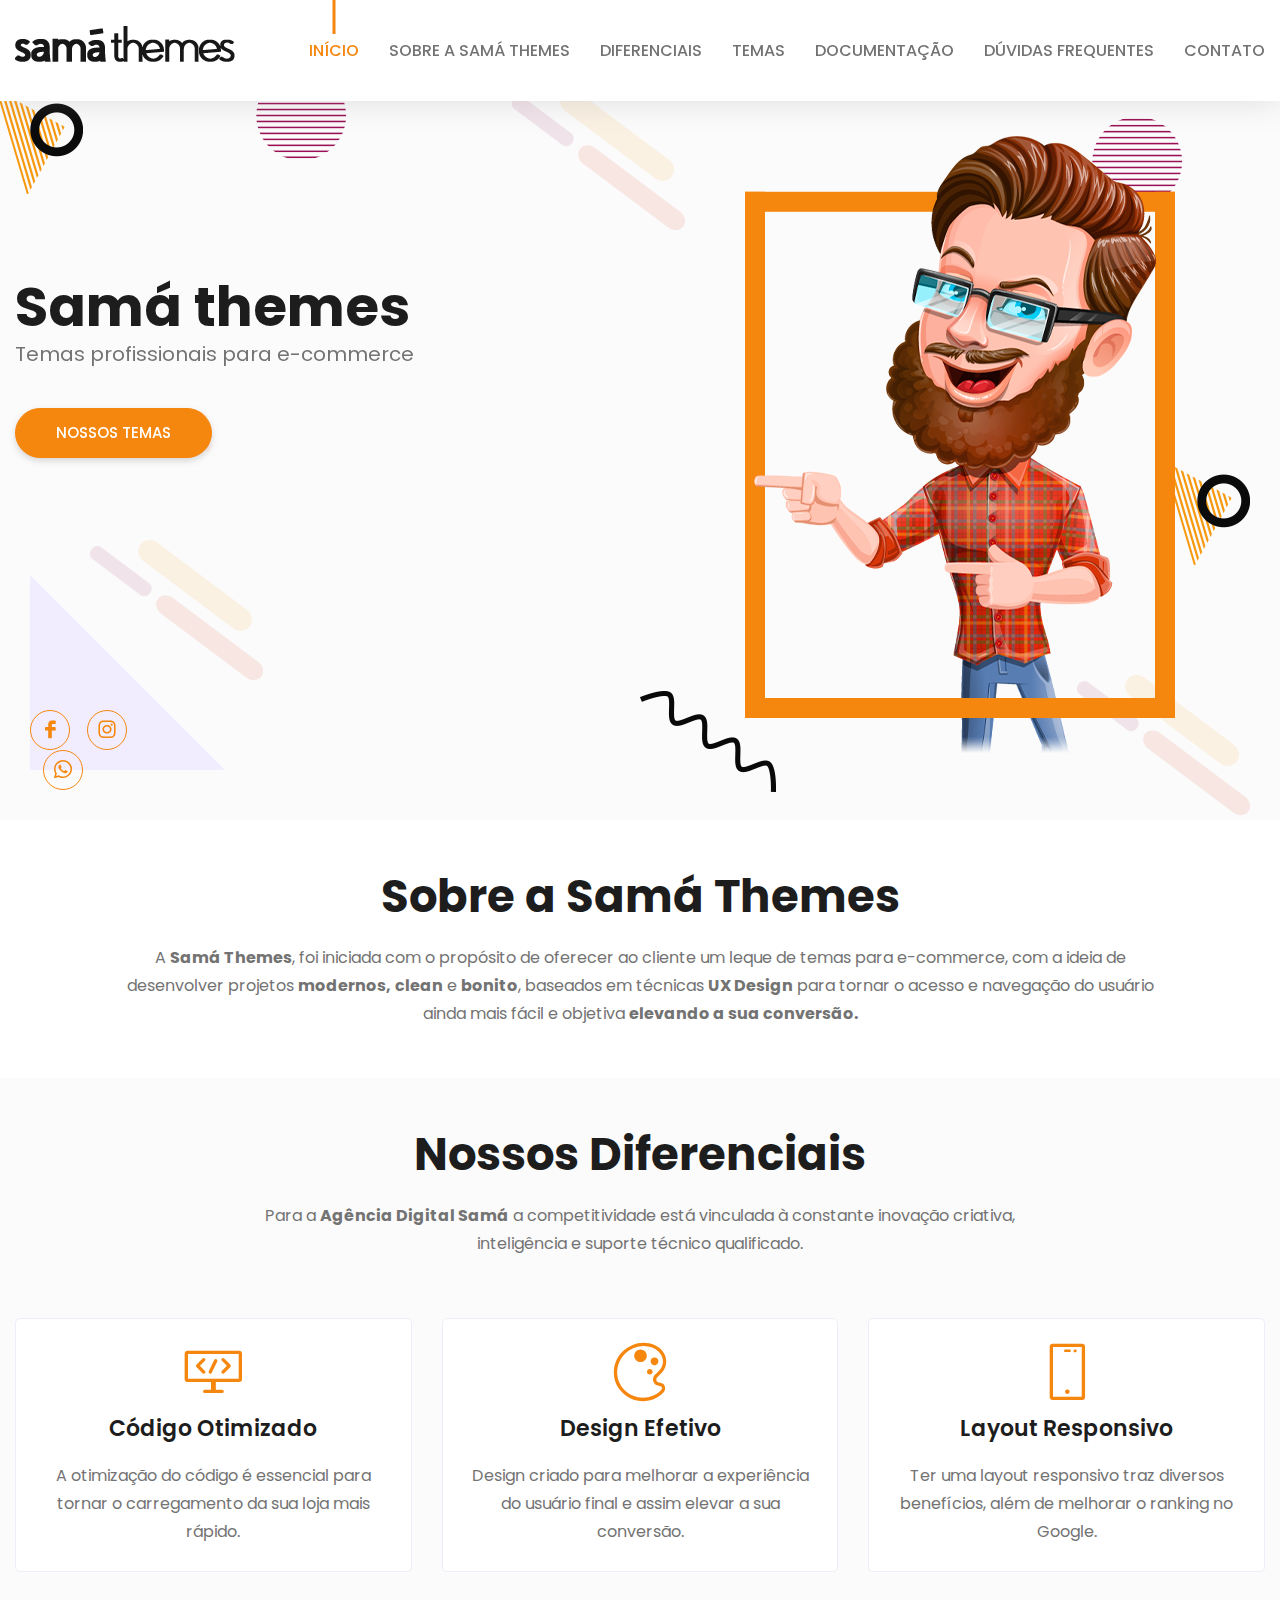
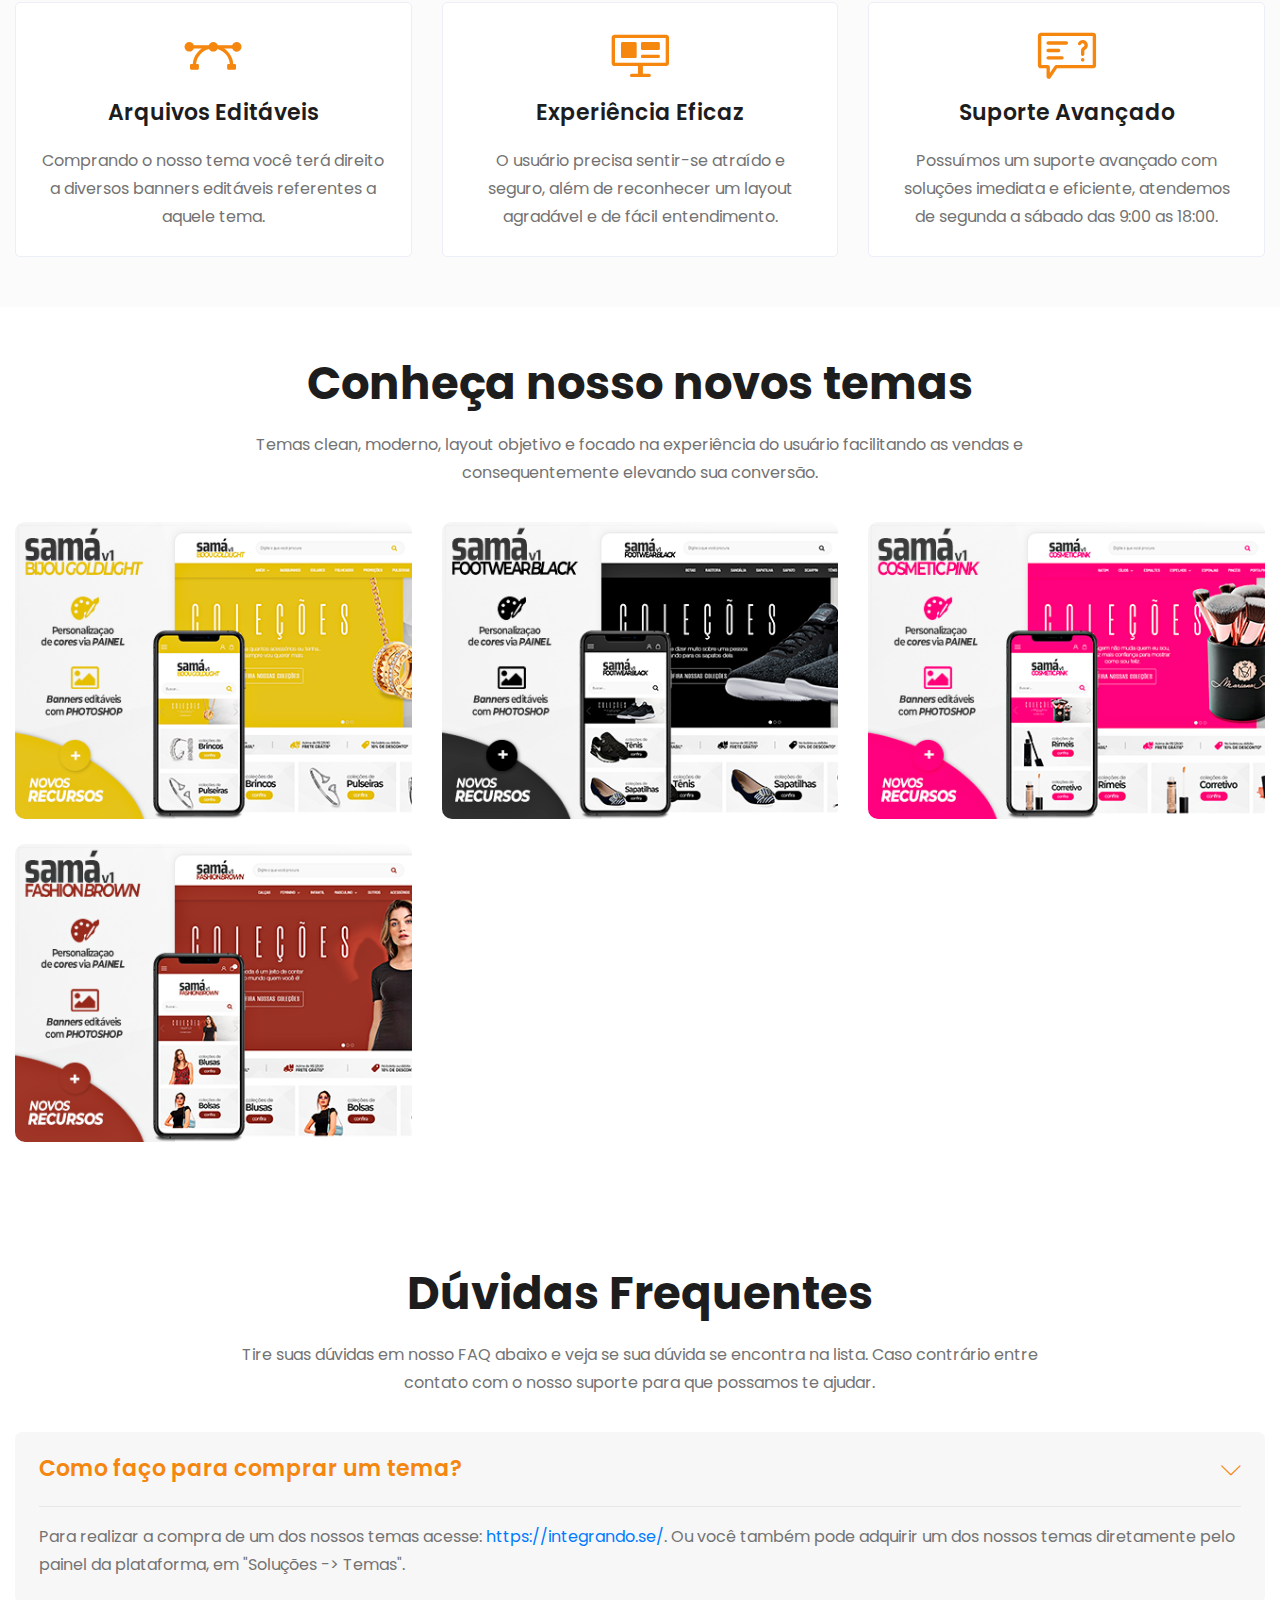
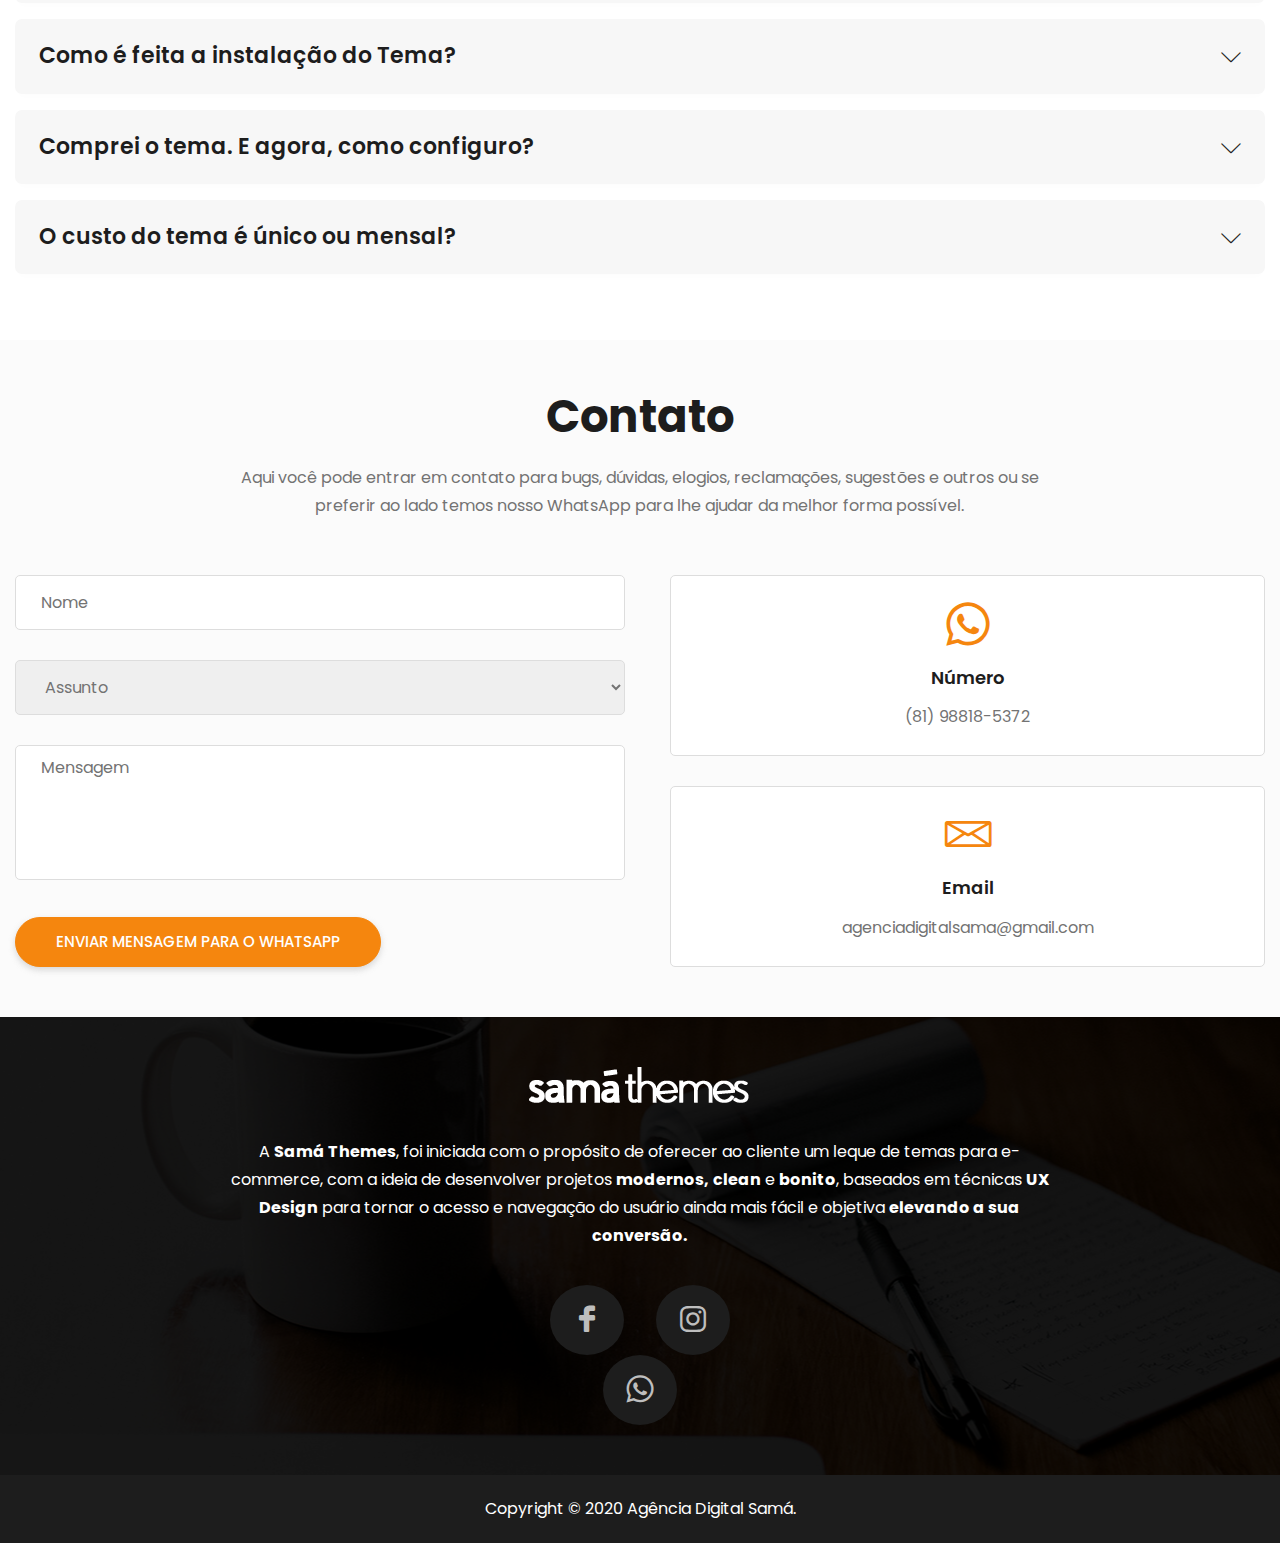
==== commit 27431136: "Api Whatsapp" ====
--- a/index.html
+++ b/index.html
@@ -152,7 +152,8 @@
                                 <ul>
                                     <li><a href="https://www.facebook.com/AgenciaSama/" target="_blank"><i class="lni-facebook-filled"></i></a></li>
                                     <li><a href="https://www.instagram.com/agencia.sama/" target="_blank"><i class="lni-instagram-original"></i></a></li>
-                                    <li><a href="https://web.whatsapp.com/send?phone=558188185372" target="_blank"><i class="lni lni-whatsapp"></i></a></li>
+                                    <li class="visible-desktop"><a href="https://web.whatsapp.com/send?phone=558188185372" target="_blank"><i class="lni lni-whatsapp"></i></a></li>
+                                    <li class="visible-mobile"><a href="https://api.whatsapp.com/send?phone=558188185372" target="_blank"><i class="lni lni-whatsapp"></i></a></li>
                                 </ul>
                             </div> <!-- header social -->
                         </div>
@@ -433,7 +434,8 @@
                             </div>
                             <div class="contact-content">
                                 <h6 class="contact-title">Número</h6>
-                                <p><a href="https://web.whatsapp.com/send?phone=558188185372" target="_blank">(81) 98818-5372</a></p>
+                                <p class="visible-desktop"><a href="https://web.whatsapp.com/send?phone=558188185372" target="_blank">(81) 98818-5372</a></p>
+                                <p class="visible-mobile"><a href="https://api.whatsapp.com/send?phone=558188185372" target="_blank">(81) 98818-5372</a></p>
                             </div>
                         </div> <!-- contact box -->
                     </div>
@@ -472,8 +474,8 @@
                             <ul>
                                 <li><a href="https://www.facebook.com/AgenciaSama/" target="_blank"><i class="lni-facebook-filled"></i></a></li>
                                 <li><a href="https://www.instagram.com/agencia.sama/" target="_blank"><i class="lni-instagram-original"></i></a></li>
-                                <li><a href="https://api.whatsapp.com/send?phone=558188185372" target="_blank"><i class="lni lni-whatsapp"></i></a></li>
-                                
+                                <li class="visible-desktop"><a href="https://web.whatsapp.com/send?phone=558188185372" target="_blank"><i class="lni lni-whatsapp"></i></a></li>
+                                <li class="visible-mobile"><a href="https://api.whatsapp.com/send?phone=558188185372" target="_blank"><i class="lni lni-whatsapp"></i></a></li>
                             </ul>
                         </div> <!-- footer content -->
                     </div>
--- a/assets/css/custom.css
+++ b/assets/css/custom.css
@@ -1,7 +1,26 @@
+@media (min-width: 767px){ /* desktop */
+    .visible-mobile {
+        display:none!important;
+    }
+    .visible-desktop {
+        display:block!important;
+    }
+}
+
+@media (max-width: 767px){ /* mobile */
+    .visible-desktop {
+        display:none!important;
+    }
+    .visible-mobile {
+        display:block!important;
+    }
+}
+
 :root {
     --primary-color: #f5860e;
     --secundary-color: #737373;
 }
+
 .container {
     width: 1280px;
     max-width: 100%;
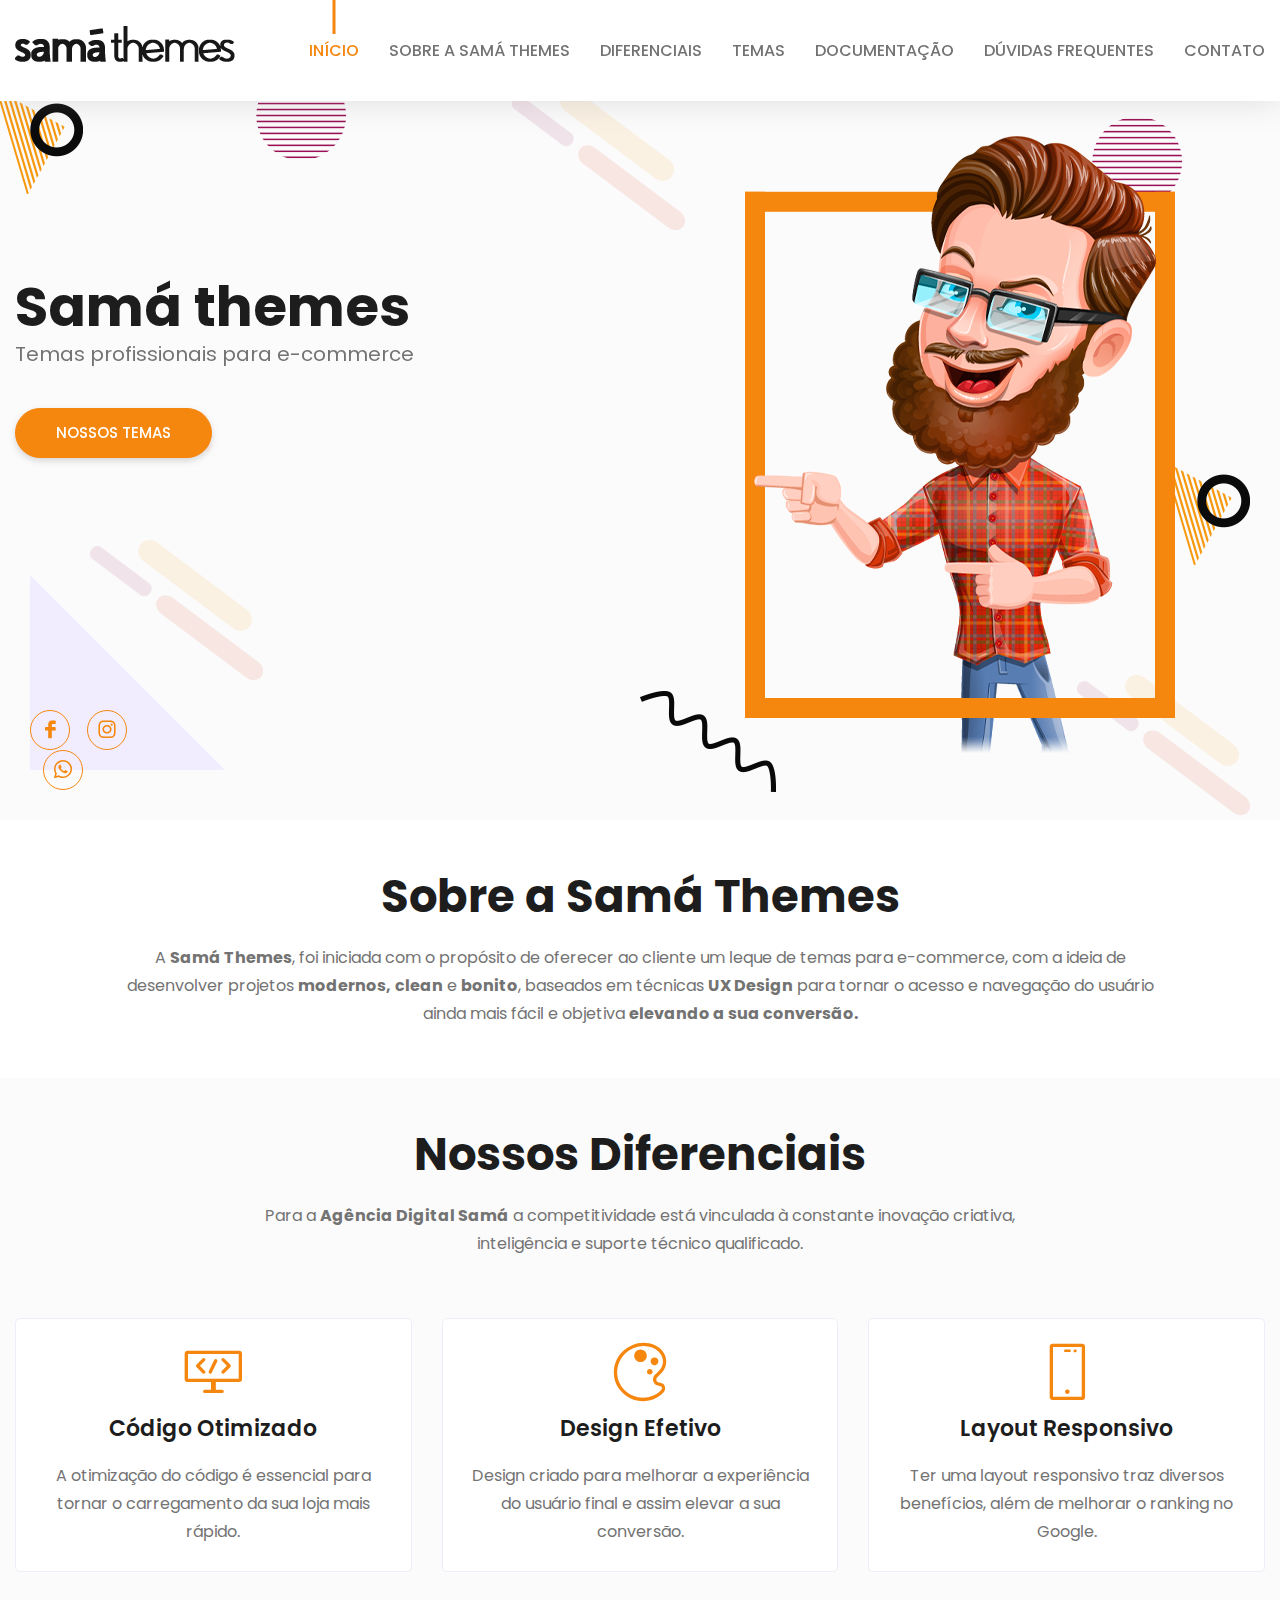
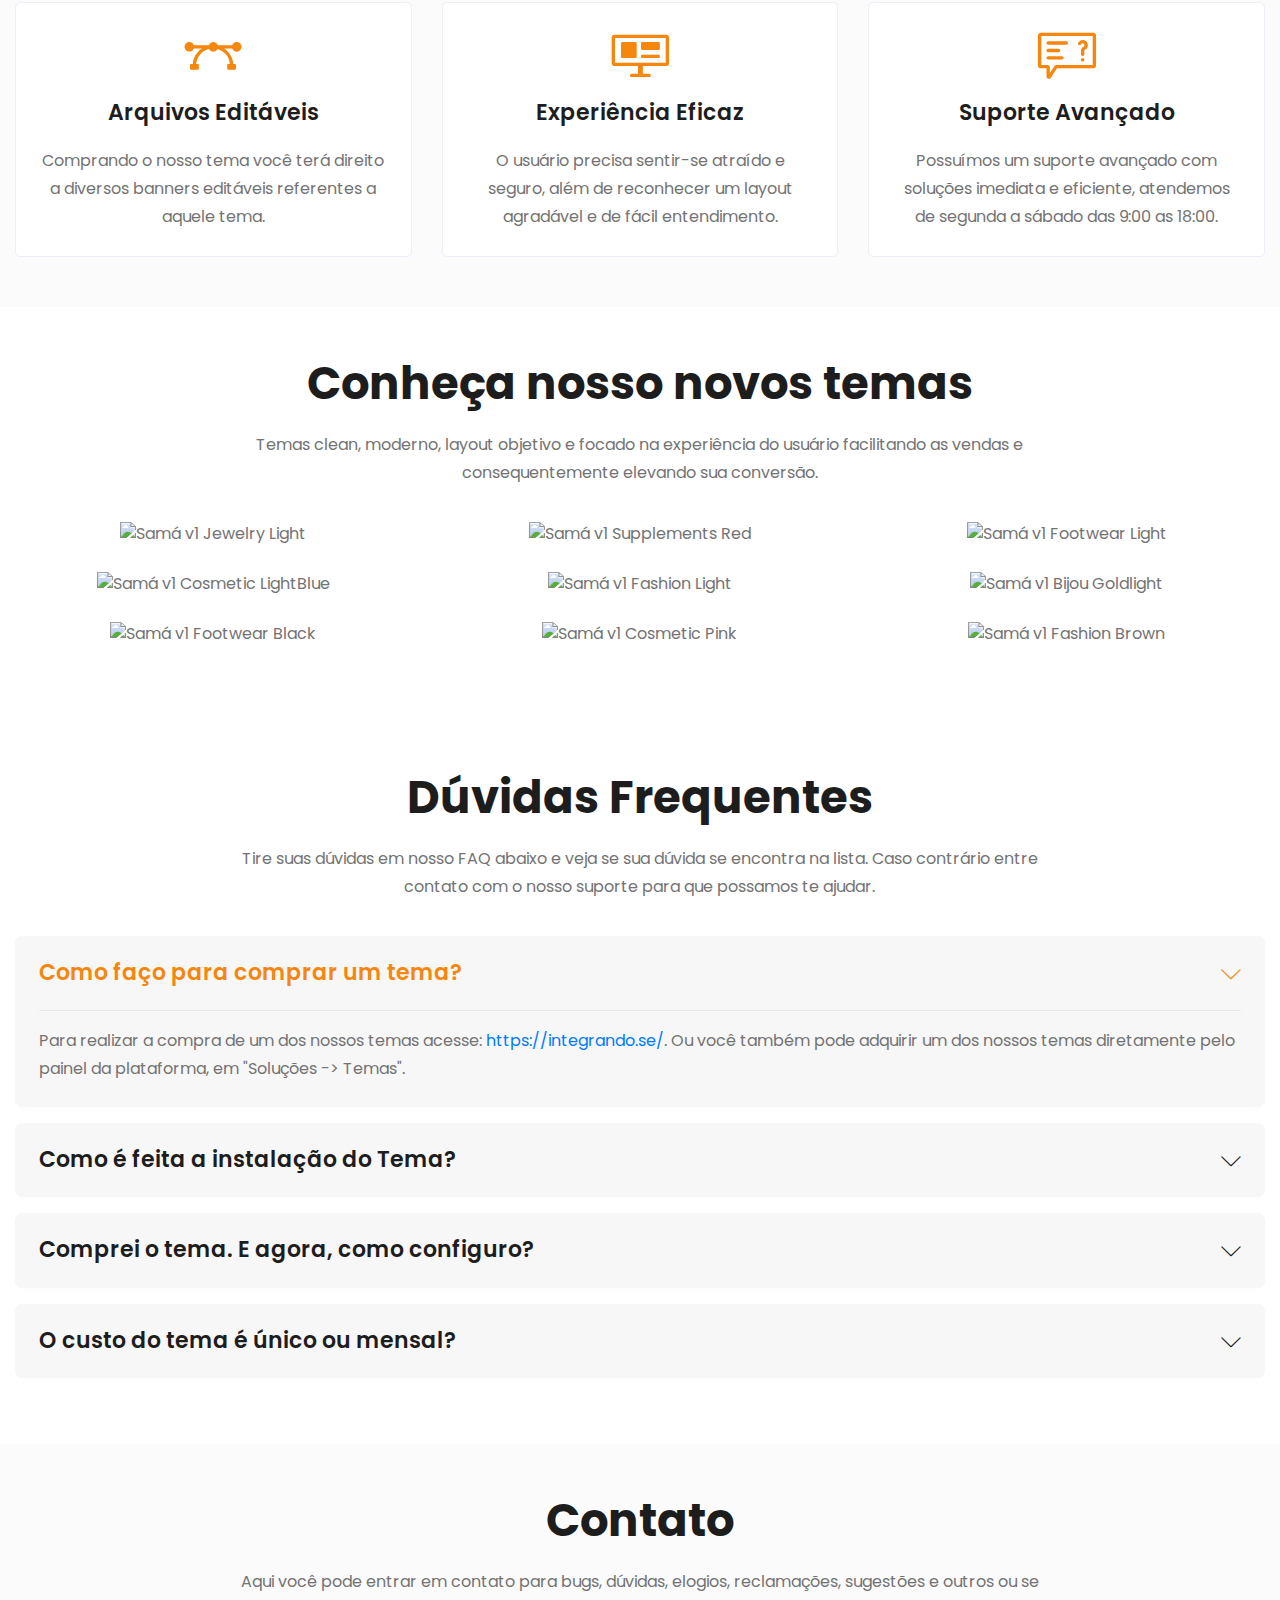
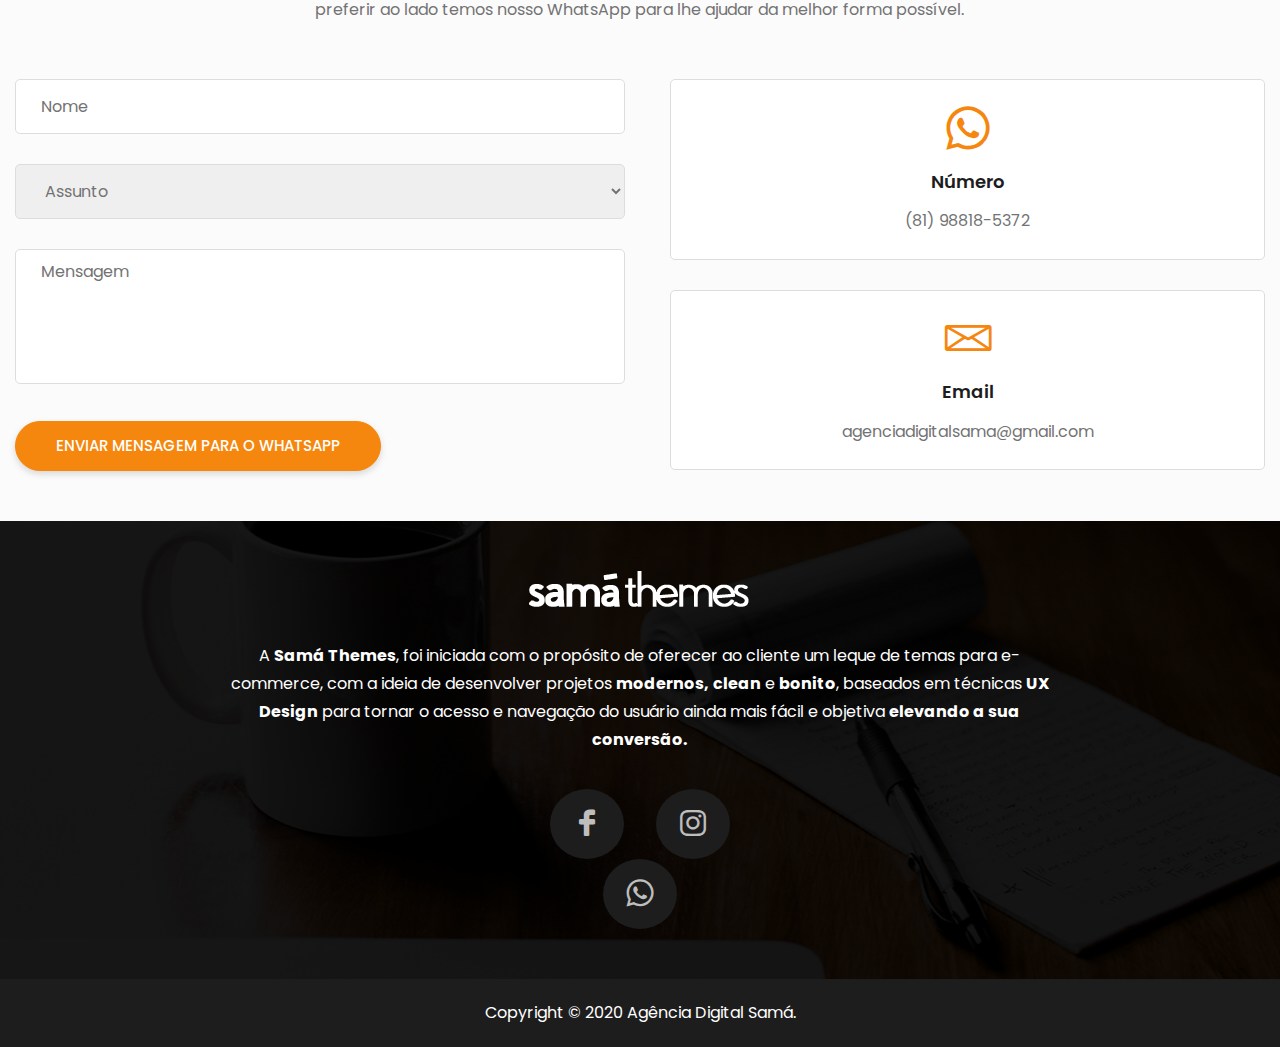
==== commit 1bdf8824: "V2" ====
--- a/index.html
+++ b/index.html
@@ -84,6 +84,7 @@
                                         <div class="nav-item--dropdown">
                                             <ul class="dropdown--navbar-lv2">
                                                 <li class="nav-item navbar-l2--item"><a class="item--link-doc" href="documentacao-samav1">Temas Samá <b>v1</b></a></li>
+                                                <li class="nav-item navbar-l2--item"><a class="item--link-doc" href="javascript:void(0);">Temas Samá <b>v2</b></a></li>
                                             </ul>
                                         </div>
                                     </li>
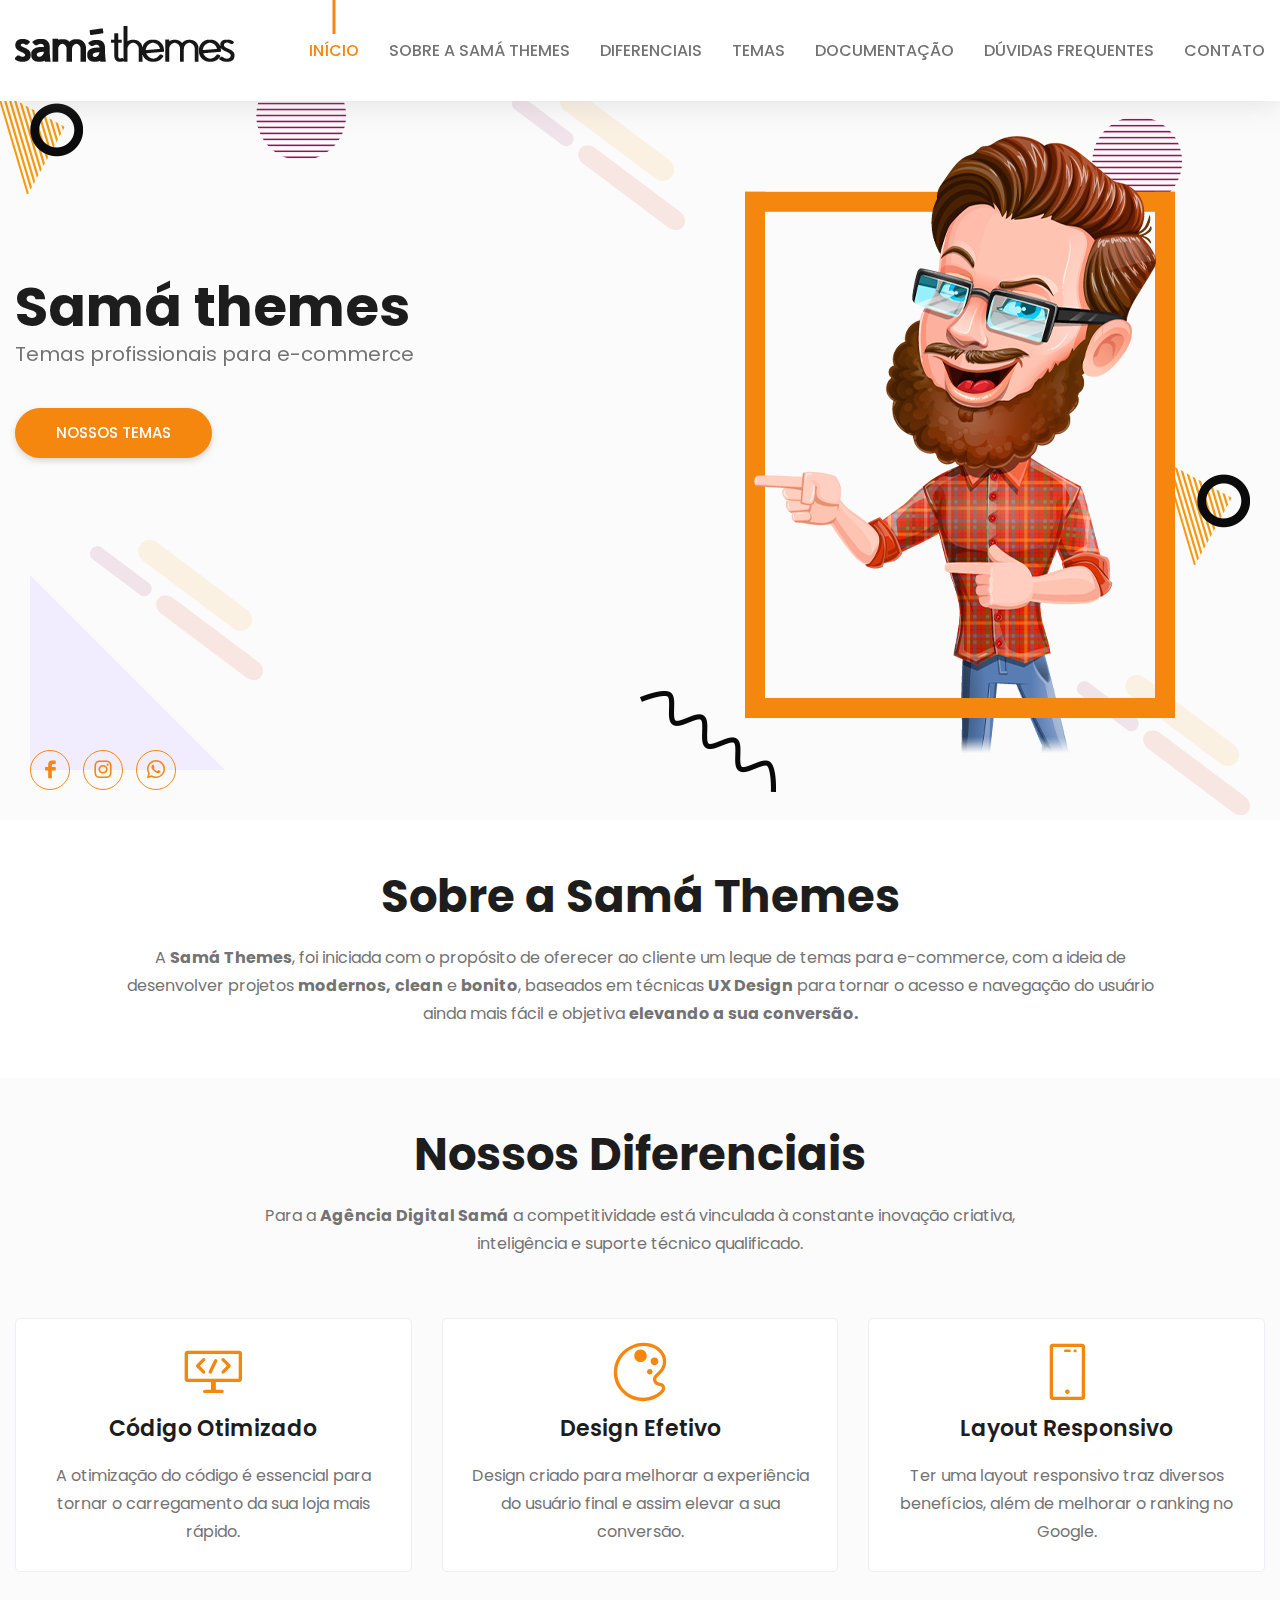
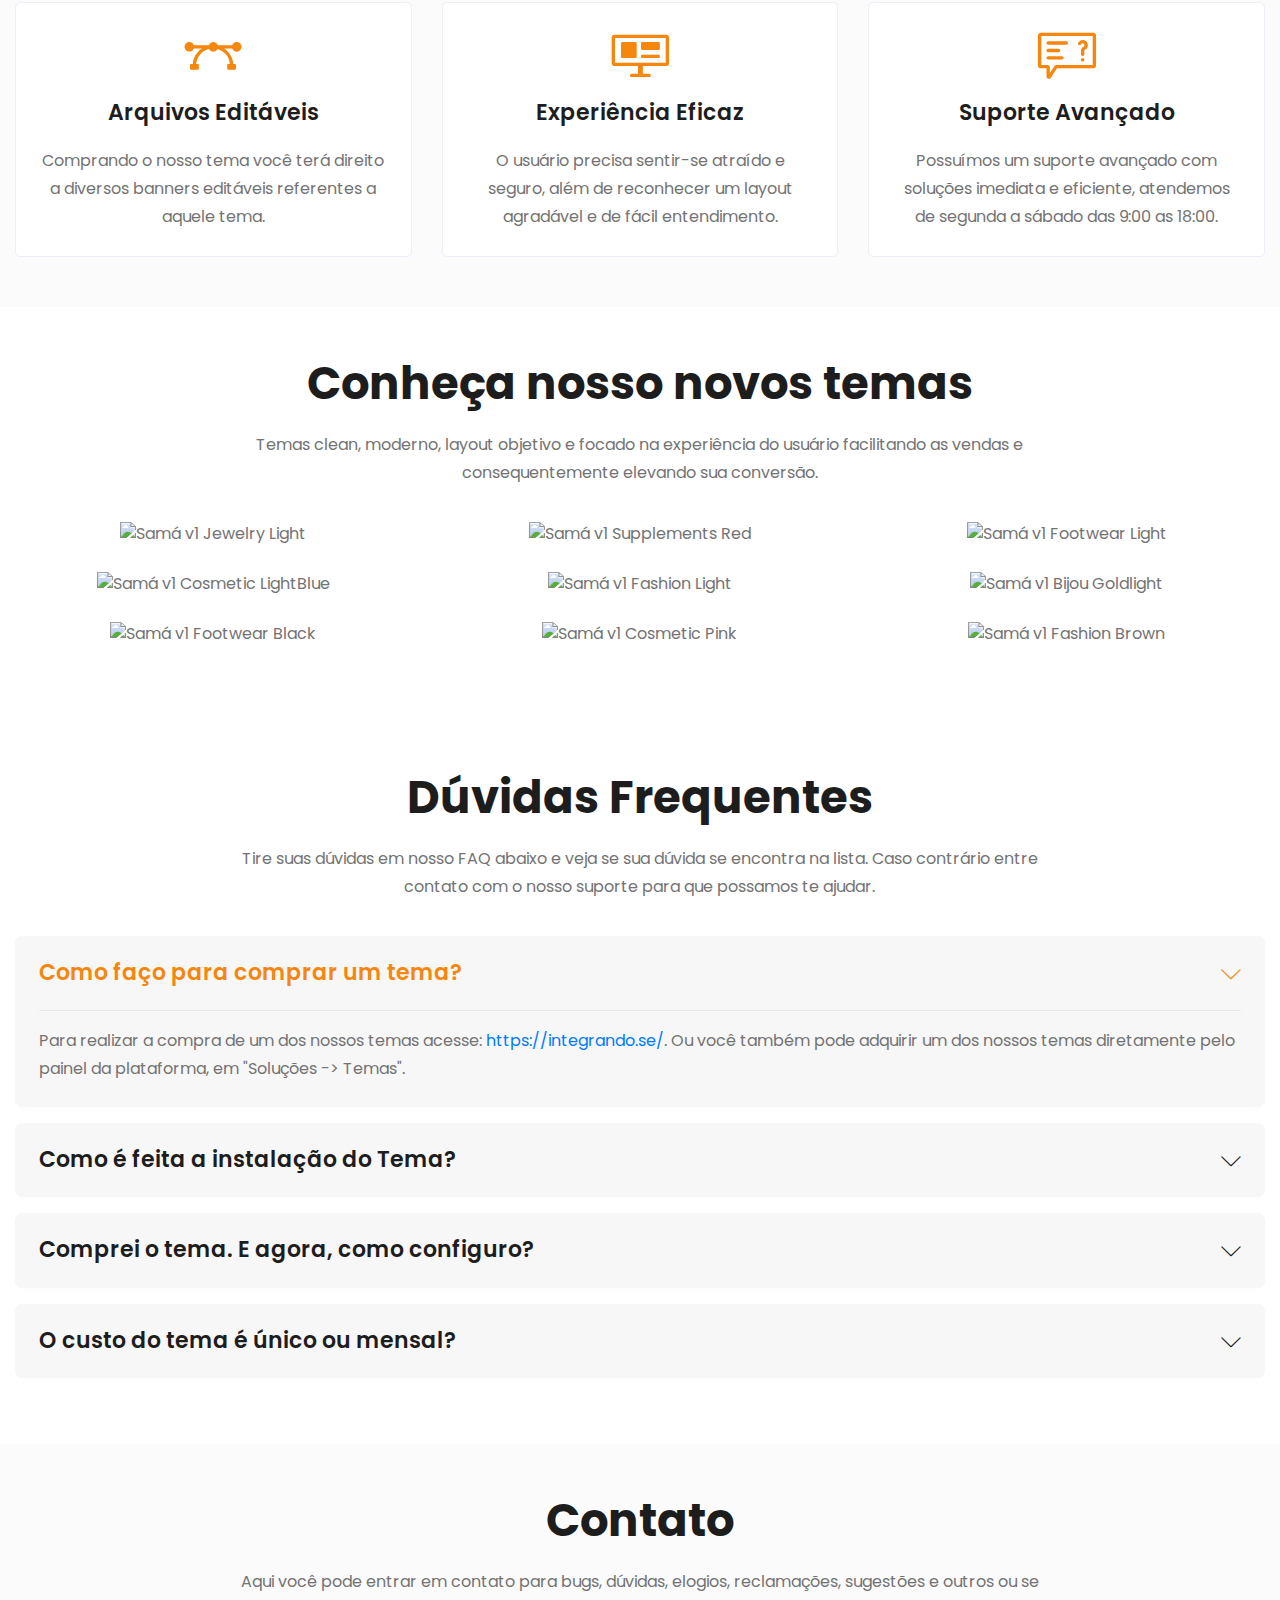
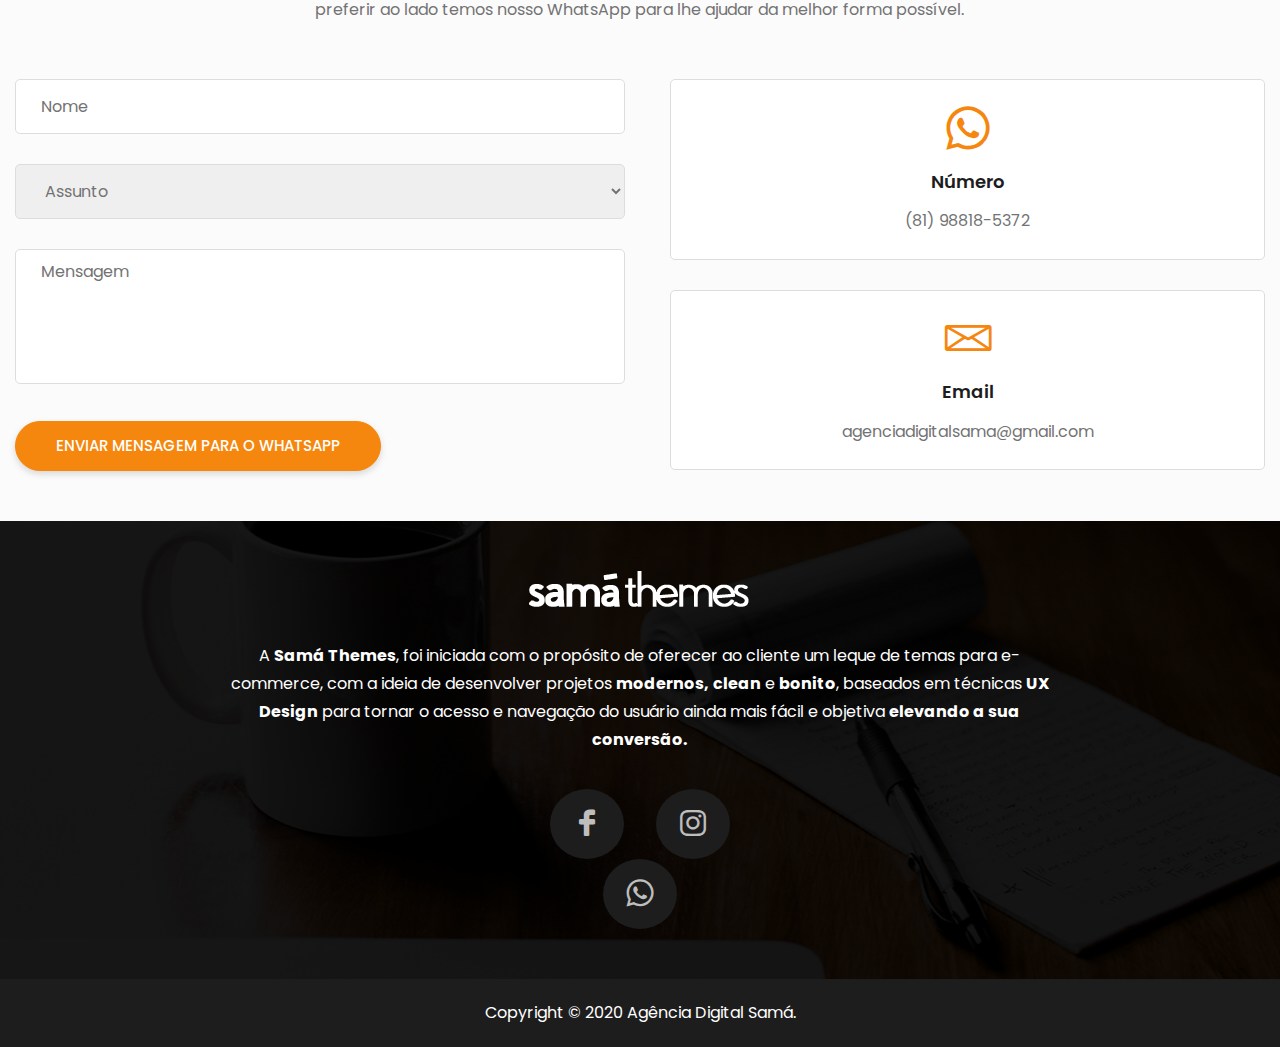
==== commit 1ab09672: "adjust icons" ====
--- a/index.html
+++ b/index.html
@@ -150,7 +150,7 @@
                     <div class="row">
                         <div class="col-lg-12">
                             <div class="header-social-icon">
-                                <ul>
+                                <ul class="d-flex">
                                     <li><a href="https://www.facebook.com/AgenciaSama/" target="_blank"><i class="lni-facebook-filled"></i></a></li>
                                     <li><a href="https://www.instagram.com/agencia.sama/" target="_blank"><i class="lni-instagram-original"></i></a></li>
                                     <li class="visible-desktop"><a href="https://web.whatsapp.com/send?phone=558188185372" target="_blank"><i class="lni lni-whatsapp"></i></a></li>
@@ -515,34 +515,33 @@
     <script src="assets/js/vendor/jquery-1.12.4.min.js"></script>
 
     <!--====== Bootstrap js ======-->
-    <script src="assets/js/bootstrap.min.js"></script>
-    <script src="assets/js/popper.min.js"></script>
+    <script src="assets/js/vendor/bootstrap.min.js"></script>
+    <script src="assets/js/vendor/popper.min.js"></script>
 
     <!--====== Magnific Popup js ======-->
-    <script src="assets/js/jquery.magnific-popup.min.js"></script>
+    <script src="assets/js/vendor/jquery.magnific-popup.min.js"></script>
 
     <!--====== Parallax js ======-->
-    <script src="assets/js/parallax.min.js"></script>
+    <script src="assets/js/vendor/parallax.min.js"></script>
 
     <!--====== Counter Up js ======-->
-    <script src="assets/js/waypoints.min.js"></script>
-    <script src="assets/js/jquery.counterup.min.js"></script>
+    <script src="assets/js/vendor/waypoints.min.js"></script>
+    <script src="assets/js/vendor/jquery.counterup.min.js"></script>
 
 
     <!--====== Appear js ======-->
-    <script src="assets/js/jquery.appear.min.js"></script>
+    <script src="assets/js/vendor/jquery.appear.min.js"></script>
 
     <!--====== Scrolling js ======-->
-    <script src="assets/js/scrolling-nav.js"></script>
-    <script src="assets/js/jquery.easing.min.js"></script>
+    <script src="assets/js/vendor/scrolling-nav.js"></script>
+    <script src="assets/js/vendor/jquery.easing.min.js"></script>
 
 
     <!--====== Main js ======-->
-    <script src="assets/js/main.js"></script>
+    <script src="assets/js/vendor/main.js"></script>
 
     <!--====== Custom js ======-->
-    <script src="assets/js/customObject.js"></script>
-    <script src="assets/js/renderObject.js"></script>
+    <script src="assets/js/custom/App.js" type="module"></script>
 
 </body>
 
--- a/assets/css/custom.css
+++ b/assets/css/custom.css
@@ -35,6 +35,11 @@
 }
 
 /* NAVIGATION */
+/*new*/
+
+.navigation li.nav-item .nav-item--dropdown ul.dropdown--navbar-lv2 > li {
+    margin: 4px 0 4px 0;
+}
 
 .navigation li.nav-item {
     position: relative;
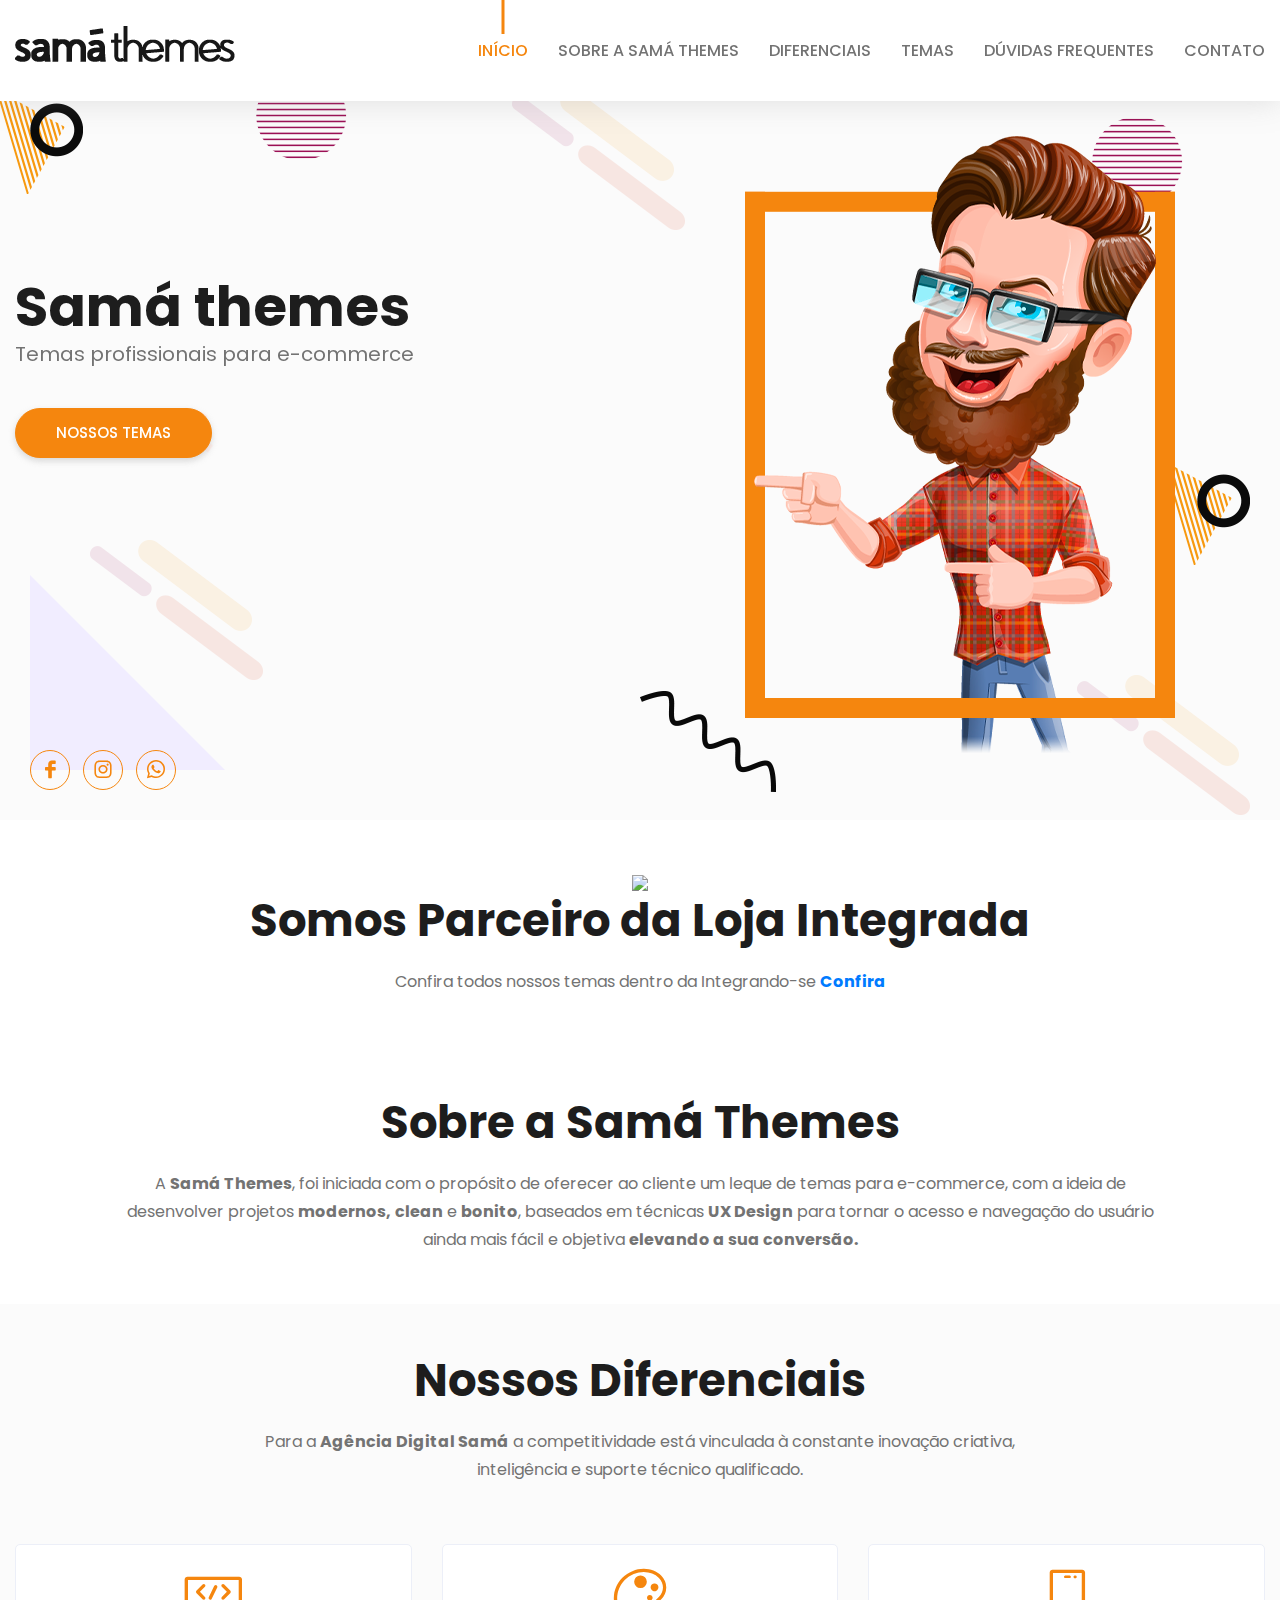
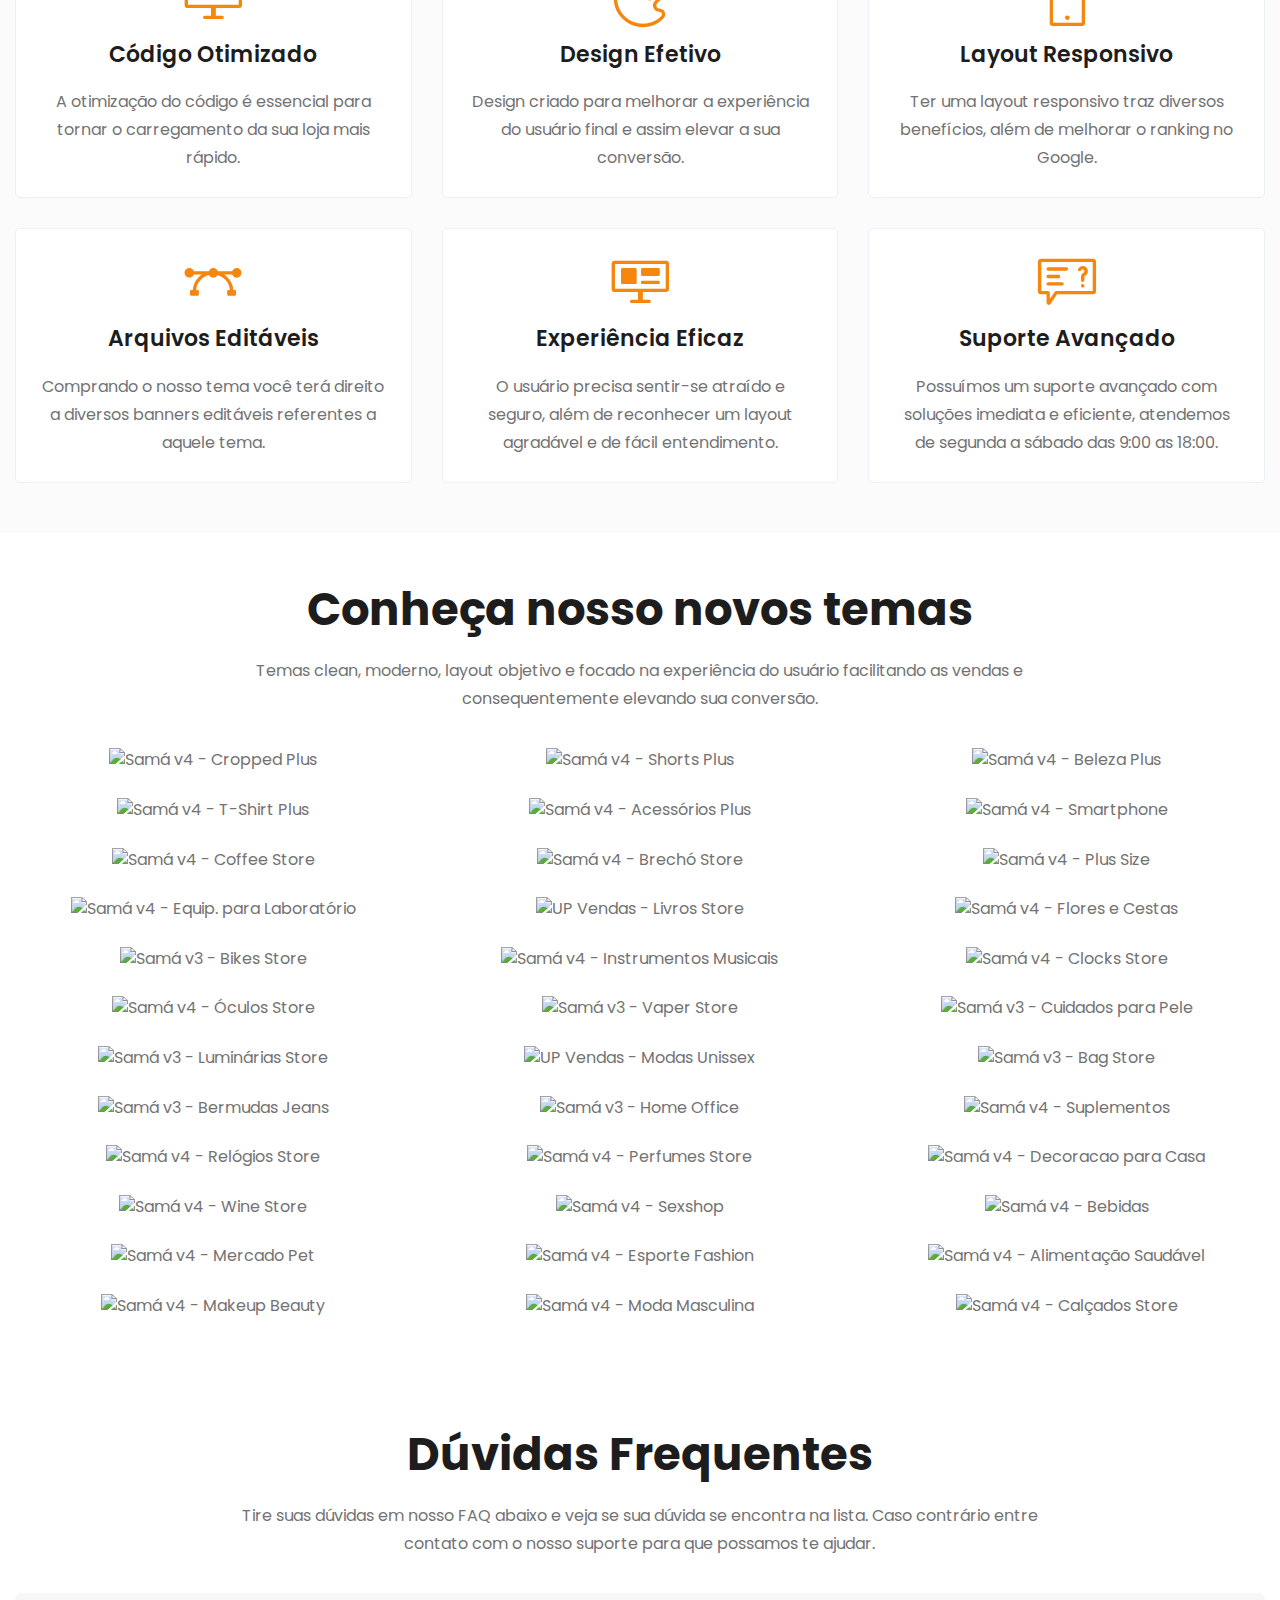
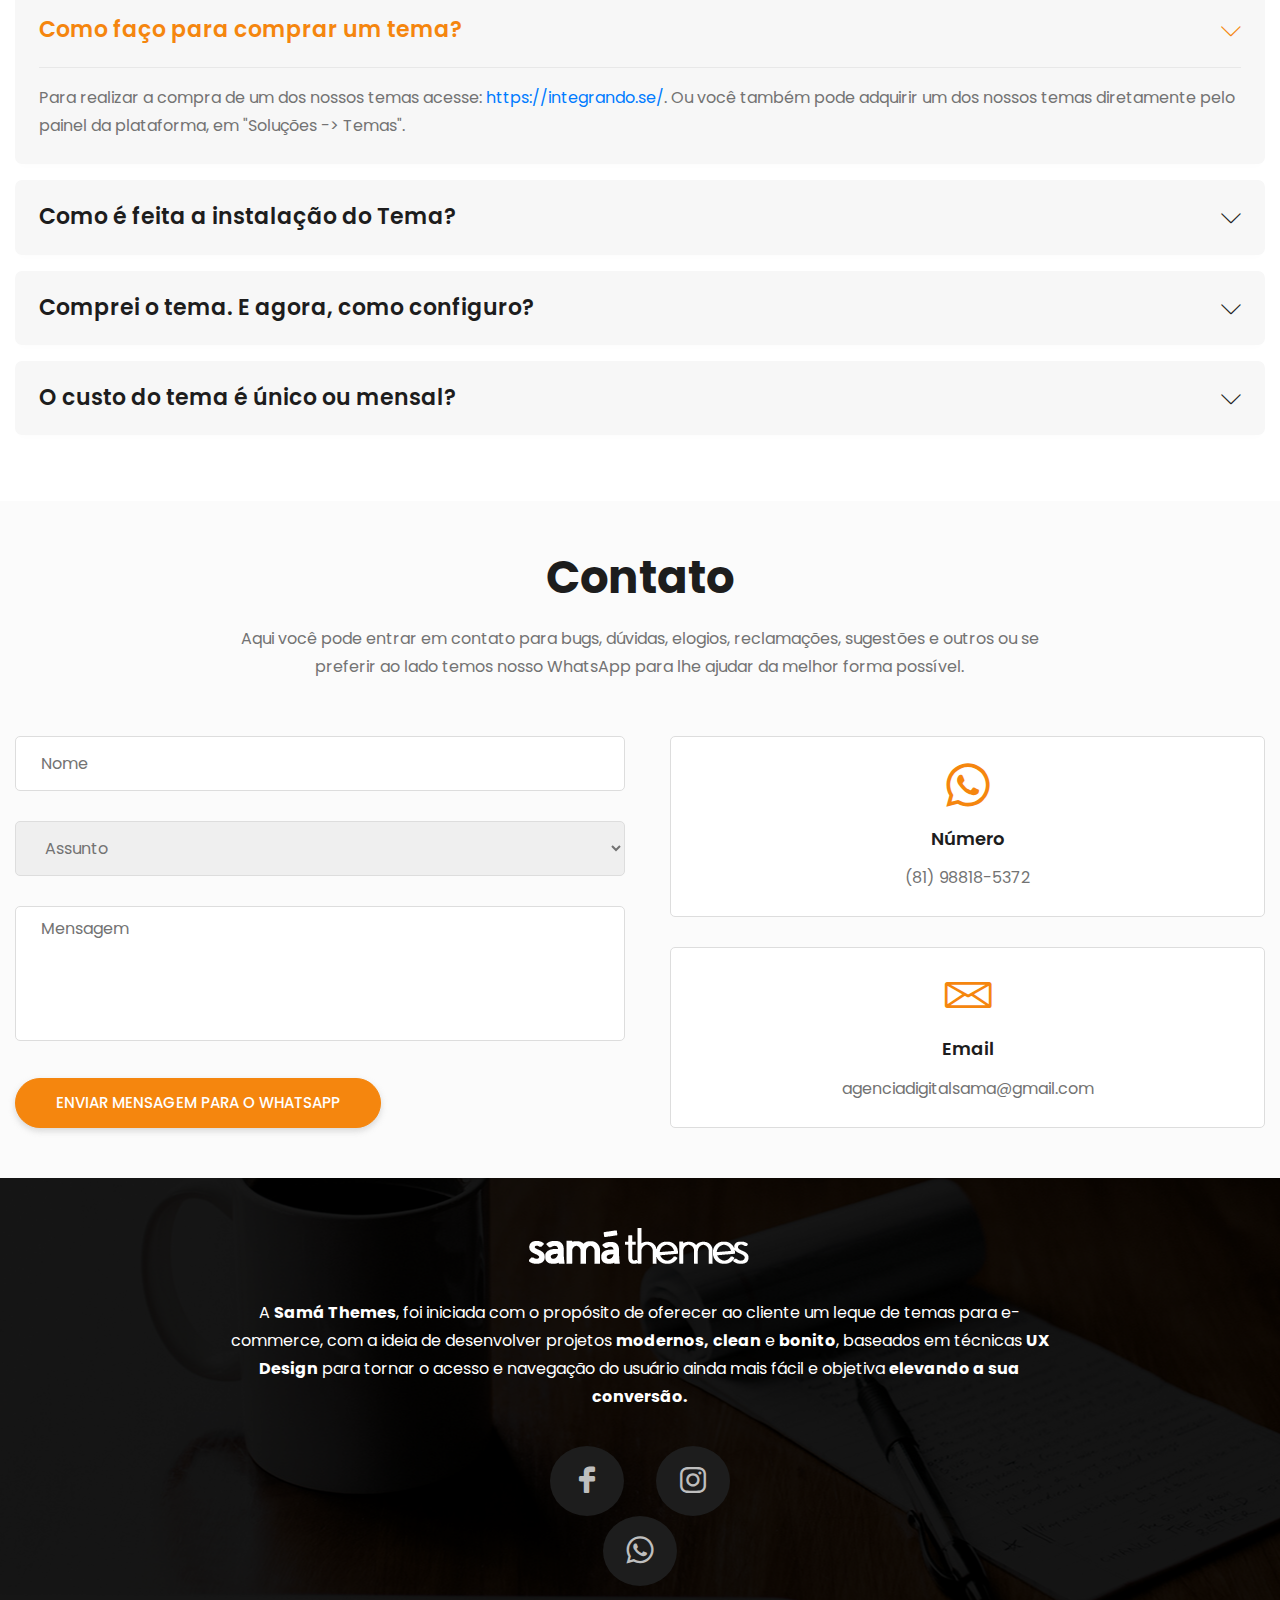
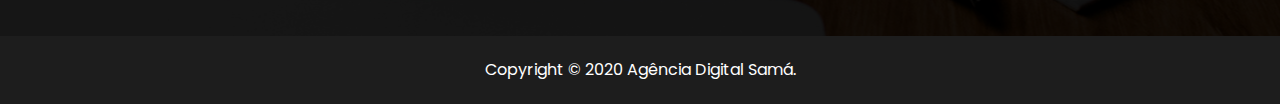
==== commit e7386704: "session" ====
--- a/index.html
+++ b/index.html
@@ -84,7 +84,7 @@
                                         <div class="nav-item--dropdown">
                                             <ul class="dropdown--navbar-lv2">
                                                 <li class="nav-item navbar-l2--item"><a class="item--link-doc" href="documentacao-samav1">Temas Samá <b>v1</b></a></li>
-                                                <li class="nav-item navbar-l2--item"><a class="item--link-doc" href="javascript:void(0);">Temas Samá <b>v2</b></a></li>
+                                                <li class="nav-item navbar-l2--item"><a class="item--link-doc" href="documentacao-samav2">Temas Samá <b>v2</b></a></li>
                                             </ul>
                                         </div>
                                     </li>
@@ -165,7 +165,22 @@
     </header>
 
     <!--====== HEADER PART ENDS ======-->
-
+    <section id="about" class="about-area about-loja-integrada pt-50 pb-50">
+        <div class="container">
+            <div class="row justify-content-center">
+                <div class="col-lg-10">
+                    <div class="section-title text-center">
+                        <img src="https://integrando.se/Store/assets/images/brand/logolojaintegrada.svg?id=127172312y3721">
+                        <h2 class="title">Somos Parceiro da Loja Integrada</h2>
+                        <p>
+                            Confira todos nossos temas dentro da Integrando-se
+                            <a href="https://integrando.se/parceiros/next-agencia-de-ecommerce-layout/" target="_blank"><strong>Confira</strong></a>
+                        </p>
+                    </div> <!-- section title -->
+                </div>
+            </div> <!-- row -->
+        </div> <!-- container -->
+    </section>
     <!--====== ABOUT PART START ======-->
 
     <section id="about" class="about-area pt-50 pb-50">
--- a/assets/css/style.css
+++ b/assets/css/style.css
@@ -2089,3 +2089,21 @@
     cursor: pointer;
 }
 /*# sourceMappingURL=style.css.map */
+
+div#content_portfolio {
+    height: 580px;
+    overflow-y: scroll;
+}
+div#content_portfolio::-webkit-scrollbar {
+  width: 10px;
+}
+div#content_portfolio::-webkit-scrollbar-track {
+  background: #f1f1f1;
+}
+div#content_portfolio::-webkit-scrollbar-thumb {
+  background: #888;
+  border-radius:25px;
+}
+.navbar-expand-lg .navbar-nav li.nav-item:nth-child(5) {
+    display: none;
+}